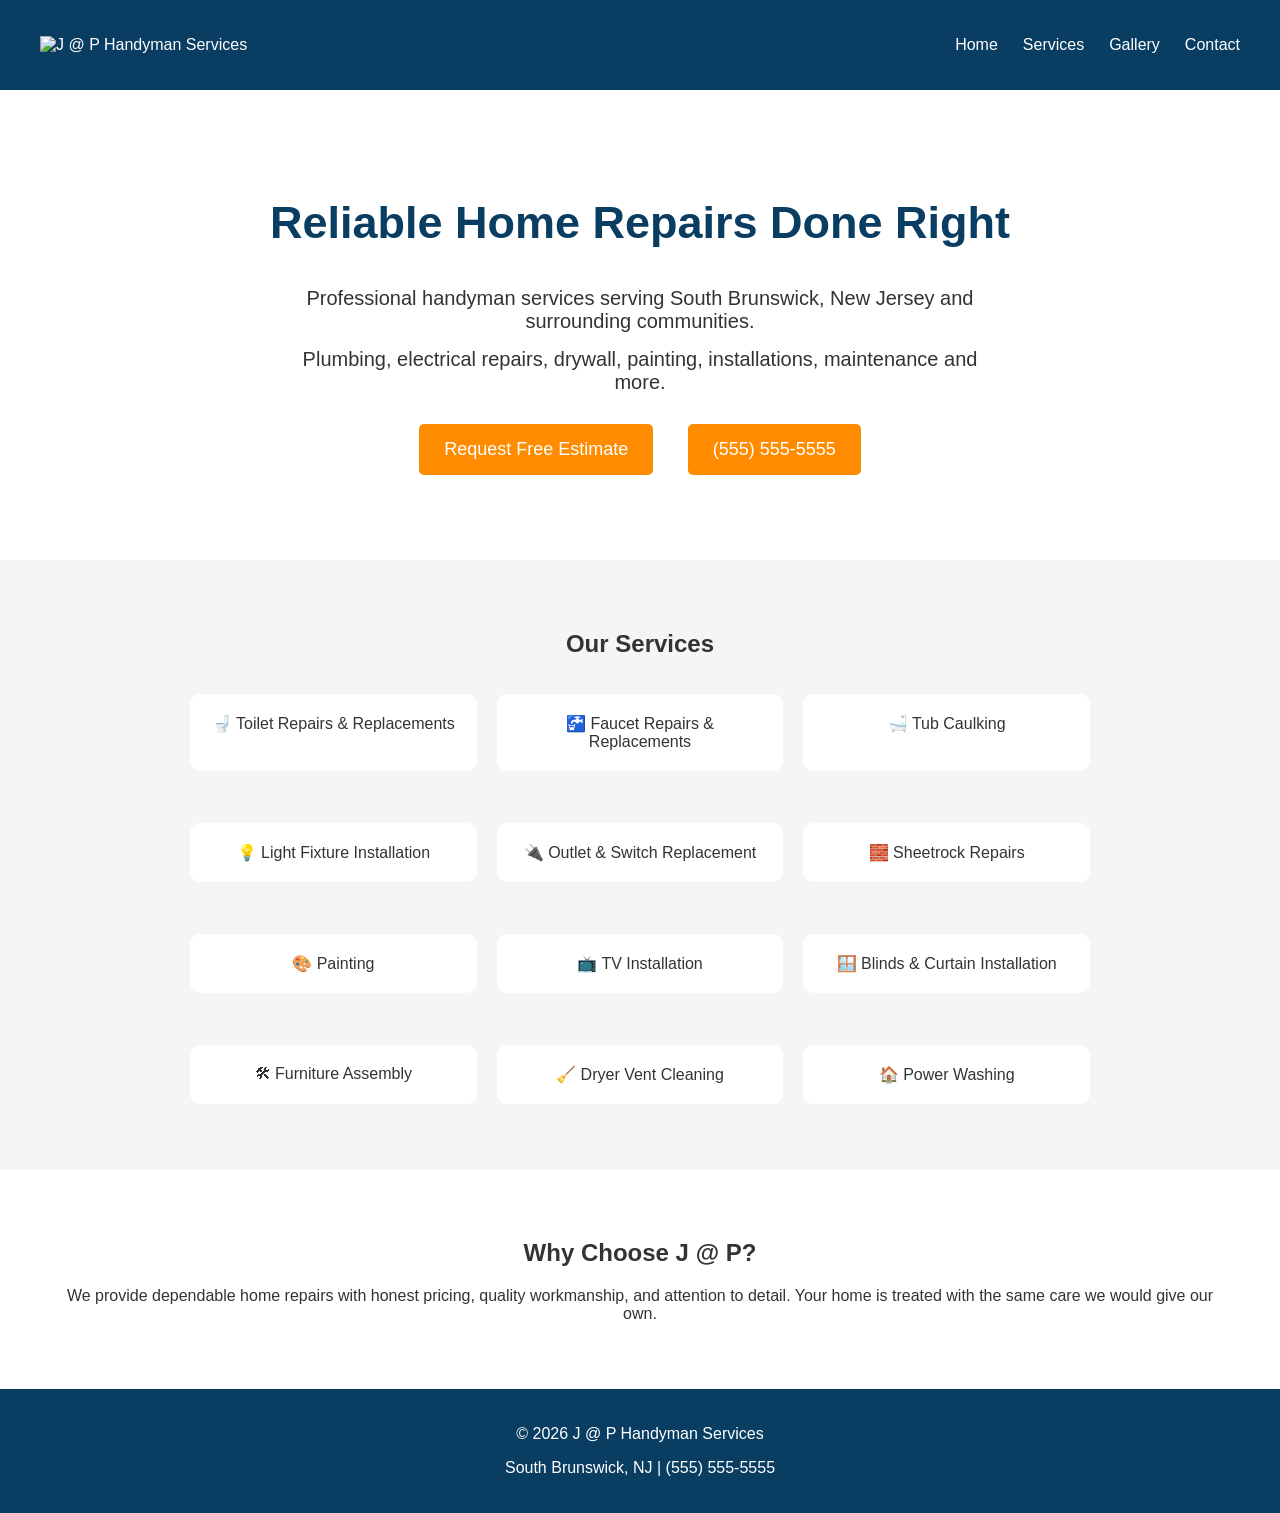
==== index.html @ 0dd30350 "Add initial website files for J @ P Handyman Services, including About, Contact, Gallery, Services p" ====
<!DOCTYPE html>
<html lang="en">

<head>
    <meta charset="UTF-8">
    <meta name="viewport" content="width=device-width, initial-scale=1.0">

    <title>J @ P Handyman Services | South Brunswick NJ</title>

    <link rel="stylesheet" href="css/style.css">
</head>

<body>

    <nav>
        <img src="images/jp-logo.png" alt="J @ P Handyman Services">

        <ul>
            <li><a href="index.html">Home</a></li>
            <li><a href="services.html">Services</a></li>
            <li><a href="gallery.html">Gallery</a></li>
            <li><a href="contact.html">Contact</a></li>
        </ul>
    </nav>


    <section class="hero">

        <h1>Reliable Home Repairs Done Right</h1>

        <p>
            Professional handyman services serving South Brunswick,
            New Jersey and surrounding communities.
        </p>

        <p>
            Plumbing, electrical repairs, drywall, painting,
            installations, maintenance and more.
        </p>

        <button>Request Free Estimate</button>

        <button>(555) 555-5555</button>

    </section>


    <section class="services">

        <h2>Our Services</h2>

        <div class="service-list">

            <p>🚽 Toilet Repairs & Replacements</p>
            <p>🚰 Faucet Repairs & Replacements</p>
            <p>🛁 Tub Caulking</p>
            <p>💡 Light Fixture Installation</p>
            <p>🔌 Outlet & Switch Replacement</p>
            <p>🧱 Sheetrock Repairs</p>
            <p>🎨 Painting</p>
            <p>📺 TV Installation</p>
            <p>🪟 Blinds & Curtain Installation</p>
            <p>🛠 Furniture Assembly</p>
            <p>🧹 Dryer Vent Cleaning</p>
            <p>🏠 Power Washing</p>

        </div>

    </section>


    <section class="about">

        <h2>Why Choose J @ P?</h2>

        <p>
            We provide dependable home repairs with honest pricing,
            quality workmanship, and attention to detail.
            Your home is treated with the same care we would give our own.
        </p>

    </section>


    <footer>

        <p>
            © 2026 J @ P Handyman Services
        </p>

        <p>
            South Brunswick, NJ | (555) 555-5555
        </p>

    </footer>


<script src="js/script.js"></script>

</body>

</html>
---- css/style.css ----
/* J @ P Handyman Services */

* {
    box-sizing: border-box;
}

body {
    margin: 0;
    font-family: Arial, sans-serif;
    color: #333;
    background-color: #f5f5f5;
}


/* Navigation */

nav {
    background-color: #0A3D62;
    color: white;
    display: flex;
    justify-content: space-between;
    align-items: center;
    padding: 20px 40px;
}

nav h2 {
    margin: 0;
}

nav ul {
    list-style: none;
    display: flex;
    gap: 25px;
}

nav a {
    color: white;
    text-decoration: none;
}


/* Hero Section */

.hero {
    background-color: #ffffff;
    text-align: center;
    padding: 70px 20px;
}

.hero h1 {
    font-size: 45px;
    color: #0A3D62;
}

.hero p {
    font-size: 20px;
    max-width: 700px;
    margin: 15px auto;
}


/* Buttons */

button {
    background-color: #FF8C00;
    color: white;
    border: none;
    padding: 15px 25px;
    margin: 15px;
    font-size: 18px;
    border-radius: 5px;
    cursor: pointer;
}

button:hover {
    background-color: #cc7000;
}


/* Services */

.services {
    padding: 50px 20px;
    text-align: center;
}

.service-list {
    display: grid;
    grid-template-columns: repeat(3, 1fr);
    gap: 20px;
    max-width: 900px;
    margin: auto;
}

.service-list p {
    background:white;
    padding:20px;
    border-radius:10px;
}


/* About */

.about {
    background:white;
    padding:50px;
    text-align:center;
}


/* Footer */

footer {
    background:#0A3D62;
    color:white;
    text-align:center;
    padding:20px;
}


/* Mobile */

@media(max-width:768px){

    nav {
        flex-direction:column;
    }

    nav ul {
        flex-direction:column;
    }

    .service-list {
        grid-template-columns:1fr;
    }

    .hero h1 {
        font-size:32px;
    }

}
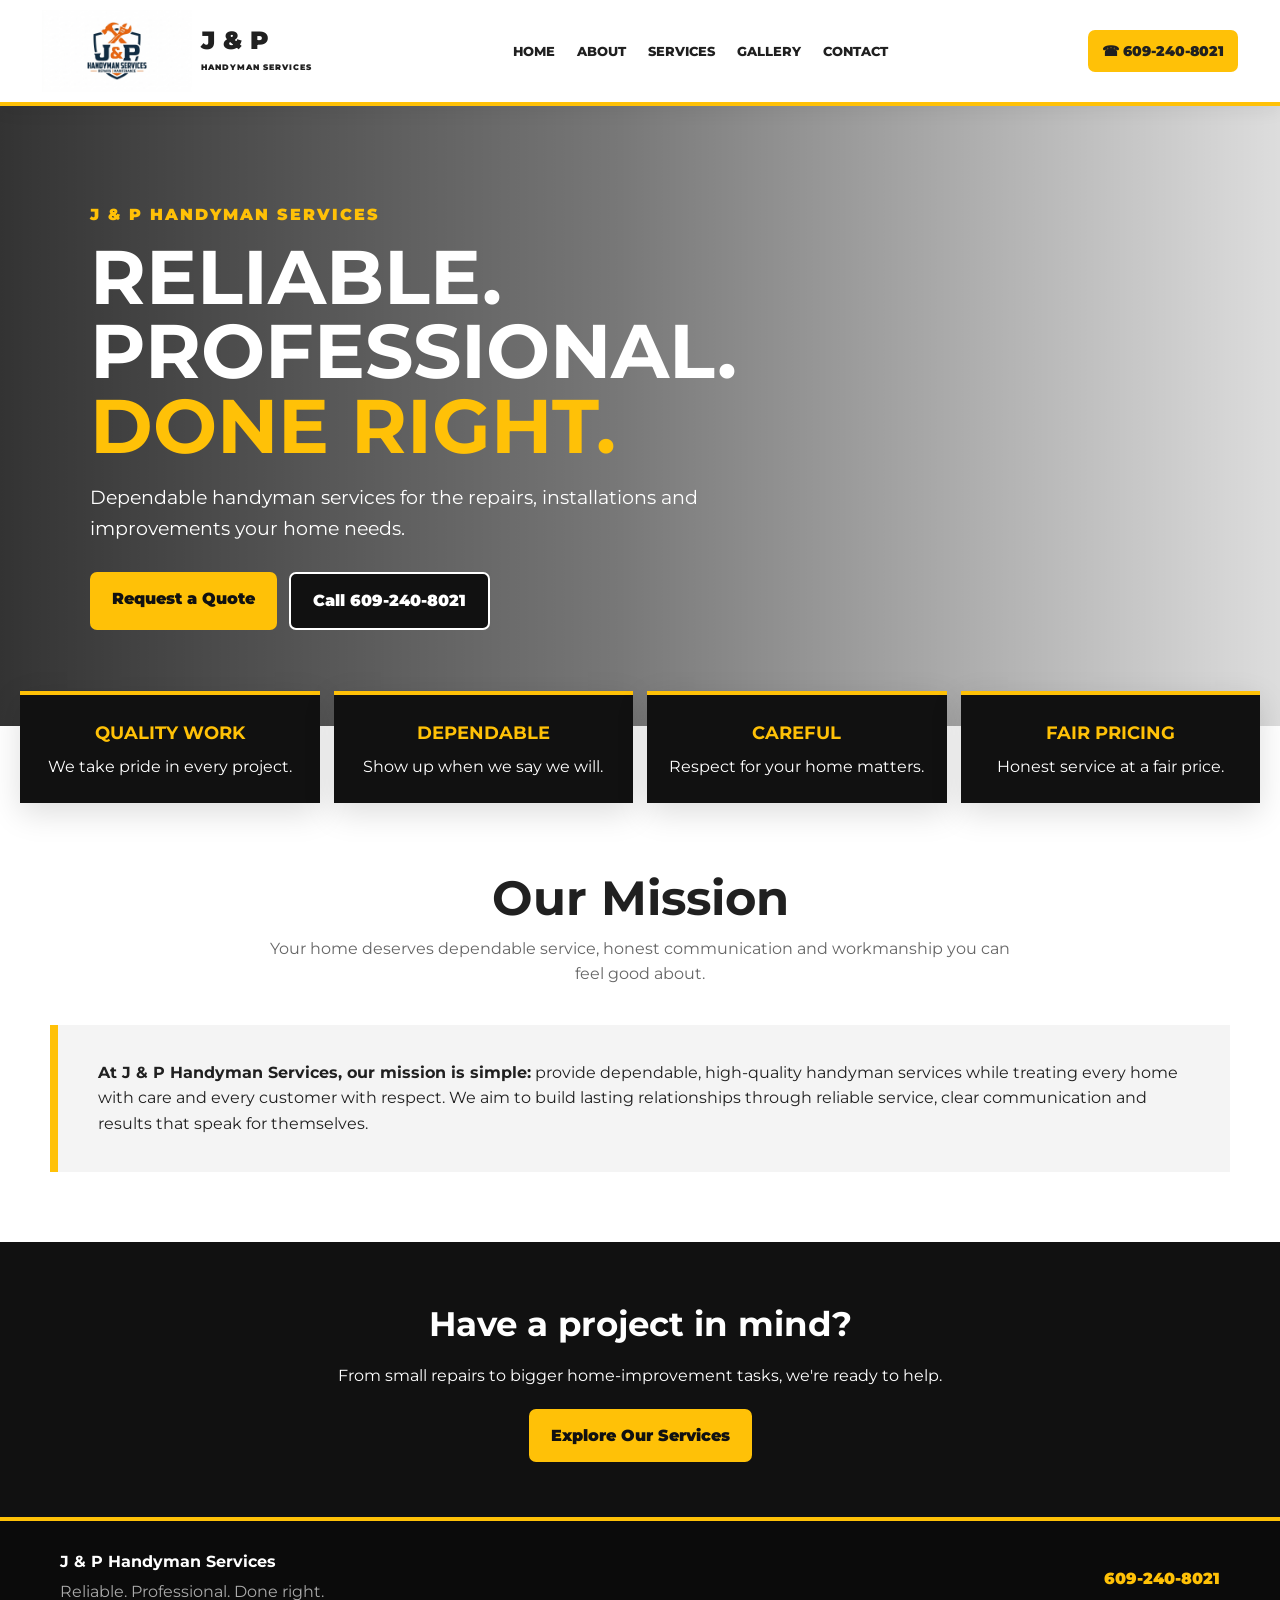
==== commit 0a3a9e00: "Redesign J and P Handyman website" ====
--- a/index.html
+++ b/index.html
@@ -1,102 +1 @@
-<!DOCTYPE html>
-<html lang="en">
-
-<head>
-    <meta charset="UTF-8">
-    <meta name="viewport" content="width=device-width, initial-scale=1.0">
-
-    <title>J @ P Handyman Services | South Brunswick NJ</title>
-
-    <link rel="stylesheet" href="css/style.css">
-</head>
-
-<body>
-
-    <nav>
-        <img src="images/jp-logo.png" alt="J @ P Handyman Services">
-
-        <ul>
-            <li><a href="index.html">Home</a></li>
-            <li><a href="services.html">Services</a></li>
-            <li><a href="gallery.html">Gallery</a></li>
-            <li><a href="contact.html">Contact</a></li>
-        </ul>
-    </nav>
-
-
-    <section class="hero">
-
-        <h1>Reliable Home Repairs Done Right</h1>
-
-        <p>
-            Professional handyman services serving South Brunswick,
-            New Jersey and surrounding communities.
-        </p>
-
-        <p>
-            Plumbing, electrical repairs, drywall, painting,
-            installations, maintenance and more.
-        </p>
-
-        <button>Request Free Estimate</button>
-
-        <button>(555) 555-5555</button>
-
-    </section>
-
-
-    <section class="services">
-
-        <h2>Our Services</h2>
-
-        <div class="service-list">
-
-            <p>🚽 Toilet Repairs & Replacements</p>
-            <p>🚰 Faucet Repairs & Replacements</p>
-            <p>🛁 Tub Caulking</p>
-            <p>💡 Light Fixture Installation</p>
-            <p>🔌 Outlet & Switch Replacement</p>
-            <p>🧱 Sheetrock Repairs</p>
-            <p>🎨 Painting</p>
-            <p>📺 TV Installation</p>
-            <p>🪟 Blinds & Curtain Installation</p>
-            <p>🛠 Furniture Assembly</p>
-            <p>🧹 Dryer Vent Cleaning</p>
-            <p>🏠 Power Washing</p>
-
-        </div>
-
-    </section>
-
-
-    <section class="about">
-
-        <h2>Why Choose J @ P?</h2>
-
-        <p>
-            We provide dependable home repairs with honest pricing,
-            quality workmanship, and attention to detail.
-            Your home is treated with the same care we would give our own.
-        </p>
-
-    </section>
-
-
-    <footer>
-
-        <p>
-            © 2026 J @ P Handyman Services
-        </p>
-
-        <p>
-            South Brunswick, NJ | (555) 555-5555
-        </p>
-
-    </footer>
-
-
-<script src="js/script.js"></script>
-
-</body>
-
-</html>+<!doctype html><html lang="en"><head><meta charset="utf-8"><meta name="viewport" content="width=device-width,initial-scale=1"><meta name="description" content="J & P Handyman Services - reliable home repairs and improvements."><title>J & P Handyman Services</title><link rel="stylesheet" href="css/style.css"></head><body><header class="site-header"><a class="brand" href="index.html"><img src="images/J and P logo.png" alt="J & P Handyman Services logo"><span>J &amp; P<br><small>HANDYMAN SERVICES</small></span></a><nav><a href="index.html">Home</a><a href="about.html">About</a><a href="services.html">Services</a><a href="gallery.html">Gallery</a><a href="contact.html">Contact</a></nav><a class="phone" href="tel:6092408021">☎ 609-240-8021</a></header><section class="hero" style="background-image:url('images/backgrounds/home.svg')"><div class="hero-inner"><div class="eyebrow">J & P Handyman Services</div><h1>Reliable.<br>Professional.<br><span style="color:#ffc107">Done Right.</span></h1><p>Dependable handyman services for the repairs, installations and improvements your home needs.</p><div class="buttons"><a class="btn" href="contact.html">Request a Quote</a><a class="btn alt" href="tel:6092408021">Call 609-240-8021</a></div></div></section><section class="highlights"><div class="highlight"><strong>QUALITY WORK</strong>We take pride in every project.</div><div class="highlight"><strong>DEPENDABLE</strong>Show up when we say we will.</div><div class="highlight"><strong>CAREFUL</strong>Respect for your home matters.</div><div class="highlight"><strong>FAIR PRICING</strong>Honest service at a fair price.</div></section><section class="section"><div class="section-inner"><h2 class="section-title">Our Mission</h2><p class="section-lead">Your home deserves dependable service, honest communication and workmanship you can feel good about.</p><div class="mission"><strong>At J & P Handyman Services, our mission is simple:</strong> provide dependable, high-quality handyman services while treating every home with care and every customer with respect. We aim to build lasting relationships through reliable service, clear communication and results that speak for themselves.</div></div></section><section class="band"><h2>Have a project in mind?</h2><p>From small repairs to bigger home-improvement tasks, we're ready to help.</p><a class="btn" href="services.html">Explore Our Services</a></section><footer><div><strong>J &amp; P Handyman Services</strong><p>Reliable. Professional. Done right.</p></div><a href="tel:6092408021">609-240-8021</a></footer></body></html>
--- a/css/style.css
+++ b/css/style.css
@@ -1,141 +1,3 @@
-/* J @ P Handyman Services */
-
-* {
-    box-sizing: border-box;
-}
-
-body {
-    margin: 0;
-    font-family: Arial, sans-serif;
-    color: #333;
-    background-color: #f5f5f5;
-}
-
-
-/* Navigation */
-
-nav {
-    background-color: #0A3D62;
-    color: white;
-    display: flex;
-    justify-content: space-between;
-    align-items: center;
-    padding: 20px 40px;
-}
-
-nav h2 {
-    margin: 0;
-}
-
-nav ul {
-    list-style: none;
-    display: flex;
-    gap: 25px;
-}
-
-nav a {
-    color: white;
-    text-decoration: none;
-}
-
-
-/* Hero Section */
-
-.hero {
-    background-color: #ffffff;
-    text-align: center;
-    padding: 70px 20px;
-}
-
-.hero h1 {
-    font-size: 45px;
-    color: #0A3D62;
-}
-
-.hero p {
-    font-size: 20px;
-    max-width: 700px;
-    margin: 15px auto;
-}
-
-
-/* Buttons */
-
-button {
-    background-color: #FF8C00;
-    color: white;
-    border: none;
-    padding: 15px 25px;
-    margin: 15px;
-    font-size: 18px;
-    border-radius: 5px;
-    cursor: pointer;
-}
-
-button:hover {
-    background-color: #cc7000;
-}
-
-
-/* Services */
-
-.services {
-    padding: 50px 20px;
-    text-align: center;
-}
-
-.service-list {
-    display: grid;
-    grid-template-columns: repeat(3, 1fr);
-    gap: 20px;
-    max-width: 900px;
-    margin: auto;
-}
-
-.service-list p {
-    background:white;
-    padding:20px;
-    border-radius:10px;
-}
-
-
-/* About */
-
-.about {
-    background:white;
-    padding:50px;
-    text-align:center;
-}
-
-
-/* Footer */
-
-footer {
-    background:#0A3D62;
-    color:white;
-    text-align:center;
-    padding:20px;
-}
-
-
-/* Mobile */
-
-@media(max-width:768px){
-
-    nav {
-        flex-direction:column;
-    }
-
-    nav ul {
-        flex-direction:column;
-    }
-
-    .service-list {
-        grid-template-columns:1fr;
-    }
-
-    .hero h1 {
-        font-size:32px;
-    }
-
-}+@import url("https://fonts.googleapis.com/css2?family=Montserrat:wght@400;500;600;700;800;900&display=swap");
+:root{--yellow:#ffc107;--black:#101010;--dark:#181818;--light:#f7f7f7;--text:#202020;--muted:#666;--max:1180px}
+*{box-sizing:border-box}html{scroll-behavior:smooth}body{margin:0;font-family:Montserrat,Arial,sans-serif;color:var(--text);background:#fff;line-height:1.6}a{color:inherit}.site-header{position:sticky;top:0;z-index:20;display:flex;align-items:center;gap:22px;padding:10px clamp(16px,4vw,42px);background:#fff;border-bottom:4px solid var(--yellow);box-shadow:0 4px 18px #0001}.brand{display:flex;align-items:center;gap:9px;text-decoration:none;font-weight:900;font-size:25px;line-height:.85;white-space:nowrap}.brand img{width:150px;height:150x;object-fit:contain}.brand small{font-size:8px;letter-spacing:1px}.site-header nav{display:flex;gap:22px;justify-content:center;flex:1}.site-header nav a{text-decoration:none;font-weight:800;font-size:13px;text-transform:uppercase}.site-header nav a:hover{color:#b88700}.phone{background:var(--yellow);padding:10px 14px;border-radius:7px;text-decoration:none;font-weight:900;white-space:nowrap;font-size:14px}.hero{min-height:620px;background-size:cover;background-position:center;display:flex;align-items:center;padding:70px clamp(18px,7vw,100px);position:relative}.hero:before{content:"";position:absolute;inset:0;background:linear-gradient(90deg,#000c 0%,#0008 48%,#0002 100%)}.hero-inner{position:relative;max-width:650px;color:#fff}.eyebrow{color:var(--yellow);font-weight:900;text-transform:uppercase;letter-spacing:2px}.hero h1{font-size:clamp(42px,6vw,76px);line-height:.98;margin:12px 0 20px;text-transform:uppercase}.hero p{font-size:19px;max-width:620px}.buttons{display:flex;gap:12px;flex-wrap:wrap;margin-top:28px}.btn{display:inline-block;text-decoration:none;font-weight:900;padding:14px 22px;border-radius:7px;background:var(--yellow);color:#111}.btn.alt{background:#111;color:#fff;border:2px solid #fff}.section{padding:70px 20px}.section-inner{max-width:var(--max);margin:auto}.section-title{text-align:center;margin:0 0 12px;font-size:clamp(30px,4vw,48px);line-height:1.05}.section-lead{text-align:center;max-width:760px;margin:0 auto 38px;color:var(--muted)}.mission{background:#f4f4f4;border-left:8px solid var(--yellow);padding:35px 40px;margin-top:20px}.highlights{display:grid;grid-template-columns:repeat(4,1fr);gap:14px;margin-top:-35px;position:relative;z-index:2;padding:0 20px}.highlight{background:#111;color:#fff;padding:24px 18px;text-align:center;border-top:4px solid var(--yellow);box-shadow:0 10px 30px #0002}.highlight strong{display:block;color:var(--yellow);font-size:18px;margin-bottom:6px}.cards{display:grid;grid-template-columns:repeat(3,1fr);gap:20px}.service-card{background:#fff;border:1px solid #ddd;border-radius:12px;overflow:hidden;box-shadow:0 8px 25px #00000012}.service-card img{width:100%;height:190px;object-fit:cover}.service-card .body{padding:20px}.service-card h3{margin:0 0 8px;font-size:20px}.service-card p{margin:0 0 15px;color:var(--muted)}.service-card a{font-weight:900;text-decoration:none}.band{background:#111;color:#fff;padding:55px 20px;text-align:center}.band h2{font-size:34px;margin:0 0 12px}.band p{max-width:700px;margin:0 auto 20px}.about-hero,.services-hero,.contact-hero{min-height:470px;background-size:cover;background-position:center;display:flex;align-items:end;padding:70px 20px;position:relative}.about-hero:before,.services-hero:before,.contact-hero:before{content:"";position:absolute;inset:0;background:linear-gradient(90deg,#000b,#0003)}.page-hero-inner{position:relative;max-width:var(--max);width:100%;margin:auto;color:#fff}.page-hero-inner h1{font-size:clamp(42px,6vw,68px);margin:0;line-height:1}.page-hero-inner p{font-size:19px;max-width:700px}.gallery-grid{display:grid;grid-template-columns:repeat(2,1fr);gap:24px}.gallery-item{border-radius:14px;overflow:hidden;background:#fff;box-shadow:0 8px 25px #0002;border:1px solid #ddd}.gallery-item img{display:block;width:100%;height:300px;object-fit:cover}.gallery-item .caption{padding:18px}.gallery-item h3{margin:0 0 6px}.gallery-item p{margin:0;color:var(--muted);font-size:14px}.contact-wrap{display:grid;grid-template-columns:1fr 1fr;gap:30px;align-items:stretch}.contact-card{background:#fff;border-radius:16px;padding:30px;box-shadow:0 10px 35px #0002}.contact-card h2{margin-top:0}.contact-details{display:grid;gap:15px;margin-top:25px}.detail{padding:15px;background:#f7f7f7;border-left:5px solid var(--yellow)}form{display:grid;gap:14px}input,textarea,select{width:100%;padding:14px;border:1px solid #ccc;border-radius:7px;font:inherit}textarea{min-height:140px;resize:vertical}.submit{border:0;cursor:pointer}.reviews{display:grid;grid-template-columns:repeat(3,1fr);gap:18px}.review{background:#fff;border:1px solid #ddd;border-radius:12px;padding:22px;box-shadow:0 7px 20px #0001}.stars{color:#f5b400;letter-spacing:2px;font-size:20px}.review small{color:#777}.notice{background:#fff6d8;border:1px solid #f0ce59;padding:18px;border-radius:10px;margin-bottom:25px}footer{background:#0b0b0b;color:#fff;padding:28px clamp(20px,5vw,60px);display:flex;justify-content:space-between;gap:20px;align-items:center;border-top:4px solid var(--yellow)}footer p{margin:4px 0;color:#aaa}footer a{color:var(--yellow);font-weight:900;text-decoration:none}@media(max-width:850px){.site-header{flex-wrap:wrap;justify-content:center}.site-header nav{order:3;width:100%;overflow:auto;justify-content:flex-start;padding-bottom:5px}.phone{font-size:12px}.hero{min-height:570px}.highlights{grid-template-columns:1fr 1fr;margin-top:0;padding-top:20px}.cards,.reviews{grid-template-columns:1fr 1fr}.gallery-grid,.contact-wrap{grid-template-columns:1fr}}@media(max-width:560px){.brand img{width:48px;height:48px}.brand{font-size:21px}.site-header nav{gap:15px}.site-header nav a{font-size:11px}.hero{padding:55px 18px}.hero h1{font-size:42px}.hero p{font-size:16px}.section{padding:50px 16px}.highlights,.cards,.reviews{grid-template-columns:1fr}.mission{padding:24px 20px}.gallery-item img{height:250px}footer{flex-direction:column;text-align:center}}
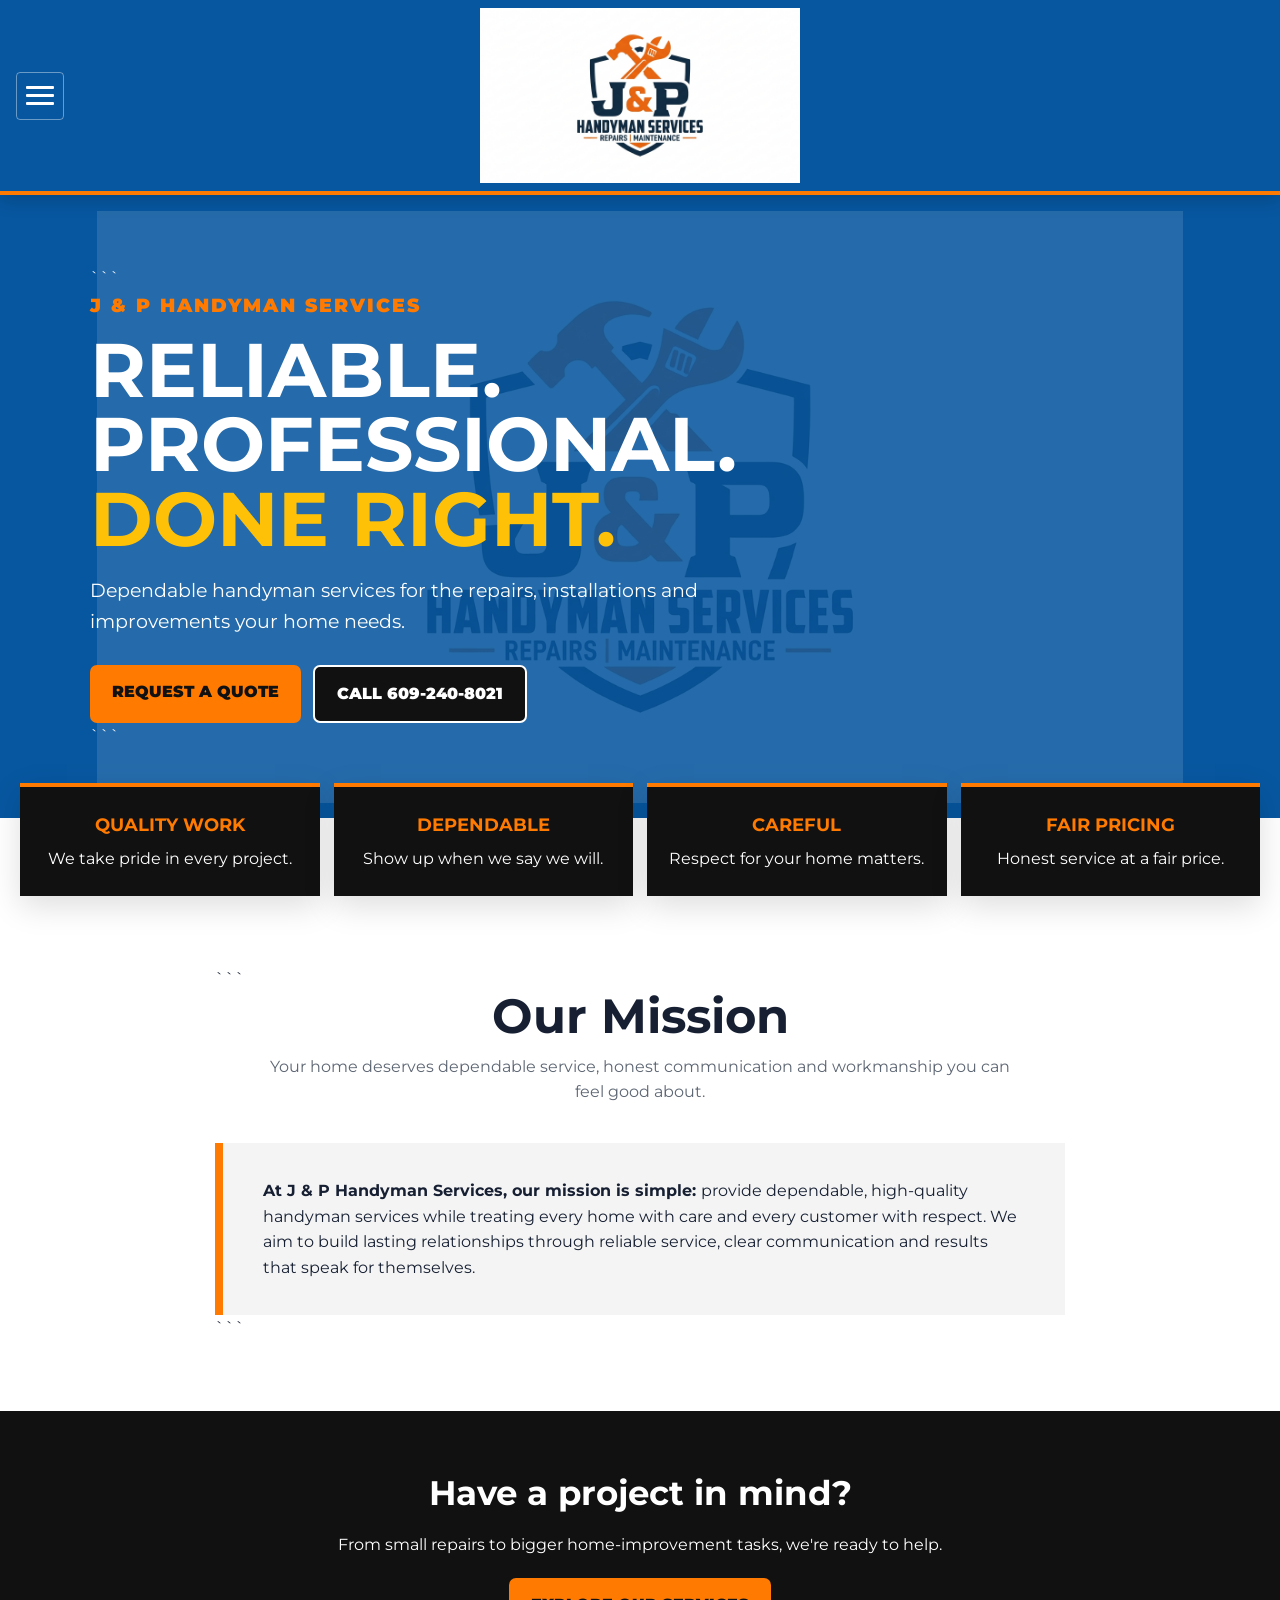
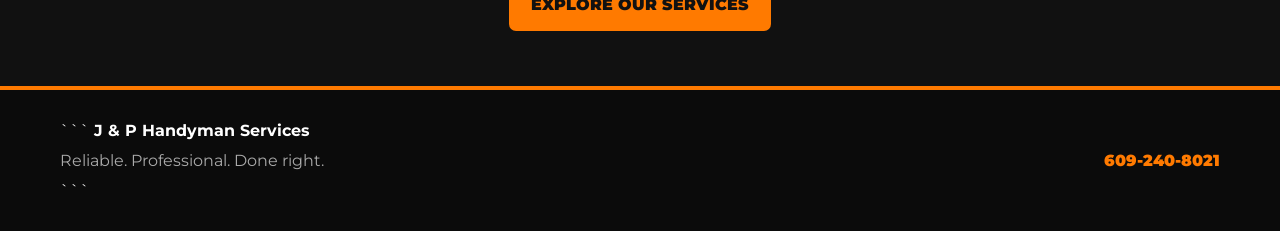
==== commit c04dc047: "Save working website before hero dot fix" ====
--- a/index.html
+++ b/index.html
@@ -1 +1,220 @@
-<!doctype html><html lang="en"><head><meta charset="utf-8"><meta name="viewport" content="width=device-width,initial-scale=1"><meta name="description" content="J & P Handyman Services - reliable home repairs and improvements."><title>J & P Handyman Services</title><link rel="stylesheet" href="css/style.css"></head><body><header class="site-header"><a class="brand" href="index.html"><img src="images/J and P logo.png" alt="J & P Handyman Services logo"><span>J &amp; P<br><small>HANDYMAN SERVICES</small></span></a><nav><a href="index.html">Home</a><a href="about.html">About</a><a href="services.html">Services</a><a href="gallery.html">Gallery</a><a href="contact.html">Contact</a></nav><a class="phone" href="tel:6092408021">☎ 609-240-8021</a></header><section class="hero" style="background-image:url('images/backgrounds/home.svg')"><div class="hero-inner"><div class="eyebrow">J & P Handyman Services</div><h1>Reliable.<br>Professional.<br><span style="color:#ffc107">Done Right.</span></h1><p>Dependable handyman services for the repairs, installations and improvements your home needs.</p><div class="buttons"><a class="btn" href="contact.html">Request a Quote</a><a class="btn alt" href="tel:6092408021">Call 609-240-8021</a></div></div></section><section class="highlights"><div class="highlight"><strong>QUALITY WORK</strong>We take pride in every project.</div><div class="highlight"><strong>DEPENDABLE</strong>Show up when we say we will.</div><div class="highlight"><strong>CAREFUL</strong>Respect for your home matters.</div><div class="highlight"><strong>FAIR PRICING</strong>Honest service at a fair price.</div></section><section class="section"><div class="section-inner"><h2 class="section-title">Our Mission</h2><p class="section-lead">Your home deserves dependable service, honest communication and workmanship you can feel good about.</p><div class="mission"><strong>At J & P Handyman Services, our mission is simple:</strong> provide dependable, high-quality handyman services while treating every home with care and every customer with respect. We aim to build lasting relationships through reliable service, clear communication and results that speak for themselves.</div></div></section><section class="band"><h2>Have a project in mind?</h2><p>From small repairs to bigger home-improvement tasks, we're ready to help.</p><a class="btn" href="services.html">Explore Our Services</a></section><footer><div><strong>J &amp; P Handyman Services</strong><p>Reliable. Professional. Done right.</p></div><a href="tel:6092408021">609-240-8021</a></footer></body></html>+<!doctype html>
+
+<html lang="en">
+
+<head>
+  <meta charset="utf-8">
+  <meta name="viewport" content="width=device-width, initial-scale=1">
+
+<meta
+name="description"
+content="J & P Handyman Services - reliable, professional handyman services serving Central Jersey."
+
+>
+
+  <title>J & P Handyman Services</title>
+
+  <link rel="stylesheet" href="css/style.css">
+</head>
+
+<body>
+
+<header class="site-header">
+
+  <!-- HAMBURGER MENU -->
+
+<button
+class="menu-toggle"
+id="menuToggle"
+type="button"
+aria-label="Open menu"
+aria-expanded="false"
+
+>
+
+<span></span>
+<span></span>
+<span></span>
+
+  </button>
+
+  <!-- CENTERED LOGO -->
+
+  <a class="brand" href="index.html">
+    <img
+      src="images/J and P logo.png"
+      alt="J & P Handyman Services logo"
+    >
+  </a>
+
+  <!-- MENU -->
+
+  <nav class="main-menu" id="mainMenu">
+
+<a href="index.html">Home</a>
+<a href="about.html">About</a>
+<a href="faq.html">FAQ</a>
+<a href="services.html">Services</a>
+<a href="contact.html">Contact</a>
+
+  </nav>
+
+</header>
+
+<!-- HERO -->
+
+<section class="hero">
+
+  <!-- LARGE FADED LOGO -->
+
+  <div class="hero-logo" aria-hidden="true">
+    <img
+      src="images/J and P logo.png"
+      alt=""
+    >
+  </div>
+
+  <div class="hero-inner">
+
+```
+<div class="eyebrow">
+  J & P HANDYMAN SERVICES
+</div>
+
+<h1>
+  Reliable.<br>
+  Professional.<br>
+  <span>Done Right.</span>
+</h1>
+
+<p>
+  Dependable handyman services for the repairs,
+  installations and improvements your home needs.
+</p>
+
+<div class="buttons">
+
+  <a class="btn" href="contact.html">
+    REQUEST A QUOTE
+  </a>
+
+  <a class="btn alt" href="tel:6092408021">
+    CALL 609-240-8021
+  </a>
+
+</div>
+```
+
+  </div>
+
+</section>
+
+<!-- HIGHLIGHTS -->
+
+<section class="highlights">
+
+  <div class="highlight">
+    <strong>QUALITY WORK</strong>
+    We take pride in every project.
+  </div>
+
+  <div class="highlight">
+    <strong>DEPENDABLE</strong>
+    Show up when we say we will.
+  </div>
+
+  <div class="highlight">
+    <strong>CAREFUL</strong>
+    Respect for your home matters.
+  </div>
+
+  <div class="highlight">
+    <strong>FAIR PRICING</strong>
+    Honest service at a fair price.
+  </div>
+
+</section>
+
+<!-- MISSION -->
+
+<section class="section">
+
+  <div class="section-inner">
+
+```
+<h2 class="section-title">
+  Our Mission
+</h2>
+
+<p class="section-lead">
+  Your home deserves dependable service,
+  honest communication and workmanship
+  you can feel good about.
+</p>
+
+<div class="mission">
+
+  <strong>
+    At J & P Handyman Services, our mission is simple:
+  </strong>
+
+  provide dependable, high-quality handyman services
+  while treating every home with care and every customer
+  with respect. We aim to build lasting relationships
+  through reliable service, clear communication and
+  results that speak for themselves.
+
+</div>
+```
+
+  </div>
+
+</section>
+
+<!-- CTA -->
+
+<section class="band">
+
+  <h2>
+    Have a project in mind?
+  </h2>
+
+  <p>
+    From small repairs to bigger home-improvement tasks,
+    we're ready to help.
+  </p>
+
+  <a class="btn" href="services.html">
+    EXPLORE OUR SERVICES
+  </a>
+
+</section>
+
+<!-- FOOTER -->
+
+<footer>
+
+  <div>
+
+```
+<strong>
+  J &amp; P Handyman Services
+</strong>
+
+<p>
+  Reliable. Professional. Done right.
+</p>
+```
+
+  </div>
+
+  <a href="tel:6092408021">
+    609-240-8021
+  </a>
+
+</footer>
+
+<script src="js/script.js"></script>
+
+</body>
+</html>
--- a/css/style.css
+++ b/css/style.css
@@ -1,3 +1,1172 @@
 @import url("https://fonts.googleapis.com/css2?family=Montserrat:wght@400;500;600;700;800;900&display=swap");
-:root{--yellow:#ffc107;--black:#101010;--dark:#181818;--light:#f7f7f7;--text:#202020;--muted:#666;--max:1180px}
-*{box-sizing:border-box}html{scroll-behavior:smooth}body{margin:0;font-family:Montserrat,Arial,sans-serif;color:var(--text);background:#fff;line-height:1.6}a{color:inherit}.site-header{position:sticky;top:0;z-index:20;display:flex;align-items:center;gap:22px;padding:10px clamp(16px,4vw,42px);background:#fff;border-bottom:4px solid var(--yellow);box-shadow:0 4px 18px #0001}.brand{display:flex;align-items:center;gap:9px;text-decoration:none;font-weight:900;font-size:25px;line-height:.85;white-space:nowrap}.brand img{width:150px;height:150x;object-fit:contain}.brand small{font-size:8px;letter-spacing:1px}.site-header nav{display:flex;gap:22px;justify-content:center;flex:1}.site-header nav a{text-decoration:none;font-weight:800;font-size:13px;text-transform:uppercase}.site-header nav a:hover{color:#b88700}.phone{background:var(--yellow);padding:10px 14px;border-radius:7px;text-decoration:none;font-weight:900;white-space:nowrap;font-size:14px}.hero{min-height:620px;background-size:cover;background-position:center;display:flex;align-items:center;padding:70px clamp(18px,7vw,100px);position:relative}.hero:before{content:"";position:absolute;inset:0;background:linear-gradient(90deg,#000c 0%,#0008 48%,#0002 100%)}.hero-inner{position:relative;max-width:650px;color:#fff}.eyebrow{color:var(--yellow);font-weight:900;text-transform:uppercase;letter-spacing:2px}.hero h1{font-size:clamp(42px,6vw,76px);line-height:.98;margin:12px 0 20px;text-transform:uppercase}.hero p{font-size:19px;max-width:620px}.buttons{display:flex;gap:12px;flex-wrap:wrap;margin-top:28px}.btn{display:inline-block;text-decoration:none;font-weight:900;padding:14px 22px;border-radius:7px;background:var(--yellow);color:#111}.btn.alt{background:#111;color:#fff;border:2px solid #fff}.section{padding:70px 20px}.section-inner{max-width:var(--max);margin:auto}.section-title{text-align:center;margin:0 0 12px;font-size:clamp(30px,4vw,48px);line-height:1.05}.section-lead{text-align:center;max-width:760px;margin:0 auto 38px;color:var(--muted)}.mission{background:#f4f4f4;border-left:8px solid var(--yellow);padding:35px 40px;margin-top:20px}.highlights{display:grid;grid-template-columns:repeat(4,1fr);gap:14px;margin-top:-35px;position:relative;z-index:2;padding:0 20px}.highlight{background:#111;color:#fff;padding:24px 18px;text-align:center;border-top:4px solid var(--yellow);box-shadow:0 10px 30px #0002}.highlight strong{display:block;color:var(--yellow);font-size:18px;margin-bottom:6px}.cards{display:grid;grid-template-columns:repeat(3,1fr);gap:20px}.service-card{background:#fff;border:1px solid #ddd;border-radius:12px;overflow:hidden;box-shadow:0 8px 25px #00000012}.service-card img{width:100%;height:190px;object-fit:cover}.service-card .body{padding:20px}.service-card h3{margin:0 0 8px;font-size:20px}.service-card p{margin:0 0 15px;color:var(--muted)}.service-card a{font-weight:900;text-decoration:none}.band{background:#111;color:#fff;padding:55px 20px;text-align:center}.band h2{font-size:34px;margin:0 0 12px}.band p{max-width:700px;margin:0 auto 20px}.about-hero,.services-hero,.contact-hero{min-height:470px;background-size:cover;background-position:center;display:flex;align-items:end;padding:70px 20px;position:relative}.about-hero:before,.services-hero:before,.contact-hero:before{content:"";position:absolute;inset:0;background:linear-gradient(90deg,#000b,#0003)}.page-hero-inner{position:relative;max-width:var(--max);width:100%;margin:auto;color:#fff}.page-hero-inner h1{font-size:clamp(42px,6vw,68px);margin:0;line-height:1}.page-hero-inner p{font-size:19px;max-width:700px}.gallery-grid{display:grid;grid-template-columns:repeat(2,1fr);gap:24px}.gallery-item{border-radius:14px;overflow:hidden;background:#fff;box-shadow:0 8px 25px #0002;border:1px solid #ddd}.gallery-item img{display:block;width:100%;height:300px;object-fit:cover}.gallery-item .caption{padding:18px}.gallery-item h3{margin:0 0 6px}.gallery-item p{margin:0;color:var(--muted);font-size:14px}.contact-wrap{display:grid;grid-template-columns:1fr 1fr;gap:30px;align-items:stretch}.contact-card{background:#fff;border-radius:16px;padding:30px;box-shadow:0 10px 35px #0002}.contact-card h2{margin-top:0}.contact-details{display:grid;gap:15px;margin-top:25px}.detail{padding:15px;background:#f7f7f7;border-left:5px solid var(--yellow)}form{display:grid;gap:14px}input,textarea,select{width:100%;padding:14px;border:1px solid #ccc;border-radius:7px;font:inherit}textarea{min-height:140px;resize:vertical}.submit{border:0;cursor:pointer}.reviews{display:grid;grid-template-columns:repeat(3,1fr);gap:18px}.review{background:#fff;border:1px solid #ddd;border-radius:12px;padding:22px;box-shadow:0 7px 20px #0001}.stars{color:#f5b400;letter-spacing:2px;font-size:20px}.review small{color:#777}.notice{background:#fff6d8;border:1px solid #f0ce59;padding:18px;border-radius:10px;margin-bottom:25px}footer{background:#0b0b0b;color:#fff;padding:28px clamp(20px,5vw,60px);display:flex;justify-content:space-between;gap:20px;align-items:center;border-top:4px solid var(--yellow)}footer p{margin:4px 0;color:#aaa}footer a{color:var(--yellow);font-weight:900;text-decoration:none}@media(max-width:850px){.site-header{flex-wrap:wrap;justify-content:center}.site-header nav{order:3;width:100%;overflow:auto;justify-content:flex-start;padding-bottom:5px}.phone{font-size:12px}.hero{min-height:570px}.highlights{grid-template-columns:1fr 1fr;margin-top:0;padding-top:20px}.cards,.reviews{grid-template-columns:1fr 1fr}.gallery-grid,.contact-wrap{grid-template-columns:1fr}}@media(max-width:560px){.brand img{width:48px;height:48px}.brand{font-size:21px}.site-header nav{gap:15px}.site-header nav a{font-size:11px}.hero{padding:55px 18px}.hero h1{font-size:42px}.hero p{font-size:16px}.section{padding:50px 16px}.highlights,.cards,.reviews{grid-template-columns:1fr}.mission{padding:24px 20px}.gallery-item img{height:250px}footer{flex-direction:column;text-align:center}}
+
+:root {
+  --yellow: #ff7a00;
+  --blue: #0757a0;
+  --dark-blue: #063b6f;
+  --light: #f7f9fc;
+  --text: #172033;
+  --muted: #5d6673;
+  --max: 850px;
+}
+
+* {
+  box-sizing: border-box;
+}
+
+html {
+  scroll-behavior: smooth;
+}
+
+body {
+  margin: 0;
+  font-family: Montserrat, Arial, sans-serif;
+  color: var(--text);
+  background: #fff;
+  line-height: 1.6;
+}
+
+a {
+  color: inherit;
+}
+
+/* ========================================
+   HEADER
+======================================== */
+
+.site-header {
+  position: sticky;
+  top: 0;
+  z-index: 1000;
+
+  min-height: 190px;
+
+  display: flex;
+  align-items: center;
+  justify-content: center;
+
+  padding: 8px 20px;
+
+  background: var(--blue);
+  border-bottom: 4px solid var(--yellow);
+
+  box-shadow: 0 4px 18px #0003;
+}
+
+/* ========================================
+   CENTERED HEADER LOGO
+======================================== */
+
+.site-header .brand {
+  display: flex;
+  align-items: center;
+  justify-content: center;
+
+  text-decoration: none;
+
+  z-index: 2;
+}
+
+.site-header .brand img {
+  display: block;
+
+  width: min(520px, 75vw);
+  height: 175px;
+
+  object-fit: contain;
+}
+
+/* ========================================
+   HAMBURGER MENU
+======================================== */
+
+.menu-toggle {
+  position: absolute;
+  left: 16px;
+  top: 50%;
+  transform: translateY(-50%);
+
+  width: 48px;
+  height: 48px;
+
+  display: flex;
+  flex-direction: column;
+  justify-content: center;
+  align-items: center;
+
+  gap: 5px;
+
+  padding: 8px;
+
+  background: transparent;
+  border: 1px solid rgba(255, 255, 255, 0.4);
+  border-radius: 4px;
+
+  cursor: pointer;
+  z-index: 20;
+}
+
+.menu-toggle:hover {
+  background: rgba(255, 255, 255, 0.12);
+}
+
+.menu-toggle span {
+  display: block;
+
+  width: 28px;
+  height: 3px;
+
+  background: #fff;
+
+  border-radius: 1px;
+
+  flex-shrink: 0;
+
+  transition: transform 0.2s ease, opacity 0.2s ease;
+}
+
+/* ========================================
+   HAMBURGER ACTIVE — THREE LINES TO X
+======================================== */
+
+.menu-toggle.menu-active span:nth-child(1) {
+  transform: translateY(8px) rotate(45deg);
+}
+
+.menu-toggle.menu-active span:nth-child(2) {
+  opacity: 0;
+}
+
+.menu-toggle.menu-active span:nth-child(3) {
+  transform: translateY(-8px) rotate(-45deg);
+}
+
+/* ========================================
+   DROP-DOWN MENU
+======================================== */
+
+.main-menu {
+  position: absolute;
+
+  left: 20px;
+  top: calc(100% + 10px);
+
+  width: 240px;
+
+  display: flex;
+  flex-direction: column;
+
+  padding: 8px;
+
+  background: #111;
+
+  border: 2px solid var(--yellow);
+  border-radius: 8px;
+
+  box-shadow: 0 12px 30px #0005;
+
+  opacity: 0;
+  visibility: hidden;
+  pointer-events: none;
+
+  transform: translateY(-10px);
+
+  transition:
+    opacity 0.25s ease,
+    visibility 0.25s ease,
+    transform 0.25s ease;
+
+  z-index: 1001;
+}
+
+.main-menu.menu-open {
+  opacity: 1;
+  visibility: visible;
+  pointer-events: auto;
+  transform: translateY(0);
+}
+
+.main-menu a {
+  display: block;
+
+  padding: 15px 18px;
+
+  color: #fff !important;
+  text-decoration: none;
+
+  font-weight: 800;
+  font-size: 15px;
+
+  text-transform: uppercase;
+
+  border-radius: 5px;
+}
+
+.main-menu a:hover {
+  background: var(--yellow);
+  color: #111 !important;
+}
+
+/* ========================================
+   HERO
+======================================== */
+
+.hero {
+  min-height: 620px;
+
+  background: var(--blue);
+
+  display: flex;
+  align-items: center;
+
+  padding: 70px clamp(18px, 7vw, 100px);
+
+  position: relative;
+
+  overflow: hidden;
+}
+
+/* ========================================
+   HERO FADED LOGO
+======================================== */
+
+.hero-logo {
+  position: absolute;
+
+  inset: 0;
+
+  display: flex;
+  align-items: center;
+  justify-content: center;
+
+  z-index: 1;
+
+  pointer-events: none;
+
+  overflow: hidden;
+}
+
+.hero-logo img {
+  width: 95%;
+  height: 95%;
+
+  object-fit: contain;
+
+  opacity: 0.12;
+}
+
+/* ========================================
+   HERO OVERLAY
+======================================== */
+
+.hero::before {
+  content: "";
+
+  position: absolute;
+
+  inset: 0;
+
+  background: var(--blue);
+
+  opacity: 0.35;
+
+  pointer-events: none;
+
+  z-index: 1;
+}
+
+/* ========================================
+   HERO CONTENT
+======================================== */
+
+.hero-inner {
+  position: relative;
+
+  z-index: 2;
+
+  max-width: 650px;
+
+  color: #fff;
+}
+
+.eyebrow {
+  color: var(--yellow);
+
+  font-weight: 900;
+  font-size: 19px;
+
+  text-transform: uppercase;
+
+  letter-spacing: 2px;
+}
+
+.hero h1 {
+  font-size: clamp(42px, 6vw, 76px);
+
+  line-height: 0.98;
+
+  margin: 12px 0 20px;
+
+  text-transform: uppercase;
+}
+
+.hero h1 span {
+  color: #ffc107;
+}
+
+.hero p {
+  font-size: 19px;
+
+  max-width: 620px;
+}
+
+/* ========================================
+   BUTTONS
+======================================== */
+
+.buttons {
+  display: flex;
+
+  gap: 12px;
+
+  flex-wrap: wrap;
+
+  margin-top: 28px;
+}
+
+.btn {
+  display: inline-block;
+
+  text-decoration: none;
+
+  font-weight: 900;
+
+  padding: 14px 22px;
+
+  border-radius: 7px;
+
+  background: var(--yellow);
+
+  color: #111;
+}
+
+.btn:hover {
+  opacity: 0.9;
+}
+
+.btn.alt {
+  background: #111;
+
+  color: #fff;
+
+  border: 2px solid #fff;
+}
+
+/* ========================================
+   SECTIONS
+======================================== */
+
+.section {
+  padding: 70px 20px;
+}
+
+.section-inner {
+  max-width: var(--max);
+
+  margin: auto;
+}
+
+.section-title {
+  text-align: center;
+
+  margin: 0 0 12px;
+
+  font-size: clamp(30px, 4vw, 48px);
+
+  line-height: 1.05;
+}
+
+.section-lead {
+  text-align: center;
+
+  max-width: 760px;
+
+  margin: 0 auto 38px;
+
+  color: var(--muted);
+}
+
+/* ========================================
+   DARK SECTION
+======================================== */
+
+.section[style*="background:#111"] {
+  background: var(--blue) !important;
+  color: #fff !important;
+}
+
+/* ========================================
+   MISSION
+======================================== */
+
+.mission {
+  background: #f4f4f4;
+
+  border-left: 8px solid var(--yellow);
+
+  padding: 35px 40px;
+
+  margin-top: 20px;
+}
+
+/* ========================================
+   HIGHLIGHTS
+======================================== */
+
+.highlights {
+  display: grid;
+
+  grid-template-columns: repeat(4, 1fr);
+
+  gap: 14px;
+
+  margin-top: -35px;
+
+  position: relative;
+
+  z-index: 2;
+
+  padding: 0 20px;
+}
+
+.highlight {
+  background: #111;
+
+  color: #fff;
+
+  padding: 24px 18px;
+
+  text-align: center;
+
+  border-top: 4px solid var(--yellow);
+
+  box-shadow: 0 10px 30px #0002;
+}
+
+.highlight strong {
+  display: block;
+
+  color: var(--yellow);
+
+  font-size: 18px;
+
+  margin-bottom: 6px;
+}
+
+/* ========================================
+   SERVICE CARDS
+======================================== */
+
+.cards {
+  display: grid;
+
+  grid-template-columns: repeat(3, 1fr);
+
+  gap: 20px;
+}
+
+.service-card {
+  background: #fff;
+
+  border: 1px solid #ddd;
+
+  border-radius: 12px;
+
+  overflow: hidden;
+
+  box-shadow: 0 8px 25px #00000012;
+}
+
+.service-card img {
+  display: block;
+
+  width: 100%;
+
+  height: 260px;
+
+  object-fit: cover;
+
+  object-position: center center;
+
+  background: #f7f7f7;
+}
+
+.service-card .body {
+  padding: 20px;
+}
+
+.service-card h3 {
+  margin: 0 0 8px;
+
+  font-size: 20px;
+}
+
+.service-card p {
+  margin: 0 0 15px;
+
+  color: var(--muted);
+}
+
+.service-card a {
+  font-weight: 900;
+
+  text-decoration: none;
+}
+
+/* ========================================
+   PAGE HEROES
+======================================== */
+
+.about-hero,
+.services-hero,
+.contact-hero {
+  min-height: 470px;
+
+  background-size: cover;
+
+  background-position: center;
+
+  display: flex;
+
+  align-items: flex-end;
+
+  padding: 70px 20px;
+
+  position: relative;
+
+  overflow: hidden;
+}
+
+.about-hero::before,
+.services-hero::before,
+.contact-hero::before {
+  content: "";
+
+  position: absolute;
+
+  inset: 0;
+
+  background: linear-gradient(
+    90deg,
+    #000b,
+    #0003
+  );
+
+  pointer-events: none;
+}
+
+.page-hero-inner {
+  position: relative;
+
+  z-index: 2;
+
+  max-width: var(--max);
+
+  width: 100%;
+
+  margin: auto;
+
+  color: #fff;
+}
+
+.page-hero-inner h1 {
+  font-size: clamp(42px, 6vw, 68px);
+
+  margin: 0;
+
+  line-height: 1;
+}
+
+.page-hero-inner p {
+  font-size: 19px;
+
+  max-width: 700px;
+}
+
+/* ========================================
+   GENERAL PAGE HERO
+======================================== */
+
+.page-hero {
+  min-height: 430px;
+
+  background-size: cover;
+
+  background-position: center;
+
+  display: flex;
+
+  align-items: flex-end;
+
+  padding: 70px 20px;
+
+  position: relative;
+
+  overflow: hidden;
+}
+
+.page-hero::before {
+  content: "";
+
+  position: absolute;
+
+  inset: 0;
+
+  background: linear-gradient(
+    90deg,
+    #000b,
+    #0003
+  );
+
+  pointer-events: none;
+}
+
+.faq-page-hero .page-hero-inner {
+  position: relative;
+
+  z-index: 2;
+}
+
+/* ========================================
+   REMOVE DECORATIVE EYEBROW ELEMENTS
+======================================== */
+
+.page-hero .eyebrow {
+  background: none !important;
+
+  border: none !important;
+
+  box-shadow: none !important;
+}
+
+.page-hero .eyebrow::before,
+.page-hero .eyebrow::after,
+.page-hero-inner::before,
+.page-hero-inner::after {
+  content: none !important;
+
+  display: none !important;
+}
+
+/* ========================================
+   FAQ PAGE
+======================================== */
+
+.faq-list {
+  max-width: 900px;
+
+  margin: 40px auto 0;
+
+  display: grid;
+
+  gap: 18px;
+}
+
+.faq-item {
+  background: #fff;
+
+  border: 1px solid #ddd;
+
+  border-left: 6px solid var(--yellow);
+
+  border-radius: 10px;
+
+  padding: 25px 28px;
+
+  box-shadow: 0 7px 20px #00000012;
+}
+
+.faq-item h3 {
+  margin: 0 0 10px;
+
+  font-size: 21px;
+
+  color: var(--blue);
+}
+
+.faq-item p {
+  margin: 0;
+
+  color: var(--muted);
+}
+
+/* ========================================
+   GALLERY
+======================================== */
+
+.gallery-grid {
+  display: grid;
+
+  grid-template-columns: repeat(2, 1fr);
+
+  gap: 24px;
+}
+
+.gallery-item {
+  border-radius: 14px;
+
+  overflow: hidden;
+
+  background: #fff;
+
+  box-shadow: 0 8px 25px #0002;
+
+  border: 1px solid #ddd;
+}
+
+.gallery-item img {
+  display: block;
+
+  width: 100%;
+
+  height: 300px;
+
+  object-fit: contain;
+
+  object-position: center;
+
+  background: #f7f7f7;
+}
+
+.gallery-item .caption {
+  padding: 18px;
+
+  min-height: 115px;
+}
+
+.gallery-item h3 {
+  margin: 0 0 6px;
+}
+
+.gallery-item p {
+  margin: 0;
+
+  color: var(--muted);
+
+  font-size: 14px;
+}
+
+/* ========================================
+   CONTACT
+======================================== */
+
+.contact-wrap {
+  display: grid;
+
+  grid-template-columns: 1fr 1fr;
+
+  gap: 30px;
+
+  align-items: stretch;
+}
+
+.contact-card {
+  background: #fff;
+
+  border-radius: 16px;
+
+  padding: 30px;
+
+  box-shadow: 0 10px 35px #0002;
+}
+
+.contact-card h2 {
+  margin-top: 0;
+}
+
+.contact-details {
+  display: grid;
+
+  gap: 15px;
+
+  margin-top: 25px;
+}
+
+.detail {
+  padding: 15px;
+
+  background: #f7f7f7;
+
+  border-left: 5px solid var(--yellow);
+}
+
+/* ========================================
+   FORM
+======================================== */
+
+form {
+  display: grid;
+
+  gap: 14px;
+}
+
+input,
+textarea,
+select {
+  width: 100%;
+
+  padding: 14px;
+
+  border: 1px solid #ccc;
+
+  border-radius: 7px;
+
+  font: inherit;
+}
+
+textarea {
+  min-height: 140px;
+
+  resize: vertical;
+}
+
+.submit {
+  border: 0;
+
+  cursor: pointer;
+}
+
+/* ========================================
+   REVIEWS
+======================================== */
+
+.reviews {
+  display: grid;
+
+  grid-template-columns: repeat(3, 1fr);
+
+  gap: 18px;
+}
+
+.review {
+  background: #fff;
+
+  border: 1px solid #ddd;
+
+  border-radius: 12px;
+
+  padding: 22px;
+
+  box-shadow: 0 7px 20px #0001;
+}
+
+.stars {
+  color: #f5b400;
+
+  letter-spacing: 2px;
+
+  font-size: 20px;
+}
+
+.review small {
+  color: #777;
+}
+
+/* ========================================
+   NOTICE
+======================================== */
+
+.notice {
+  background: #fff6d8;
+
+  border: 1px solid #f0ce59;
+
+  padding: 18px;
+
+  border-radius: 10px;
+
+  margin-bottom: 25px;
+}
+
+/* ========================================
+   CTA BAND
+======================================== */
+
+.band {
+  background: #111;
+
+  color: #fff;
+
+  padding: 55px 20px;
+
+  text-align: center;
+}
+
+.band h2 {
+  font-size: 34px;
+
+  margin: 0 0 12px;
+}
+
+.band p {
+  max-width: 700px;
+
+  margin: 0 auto 20px;
+}
+
+/* ========================================
+   FOOTER
+======================================== */
+
+footer {
+  background: #0b0b0b;
+
+  color: #fff;
+
+  padding: 28px clamp(20px, 5vw, 60px);
+
+  display: flex;
+
+  justify-content: space-between;
+
+  gap: 20px;
+
+  align-items: center;
+
+  border-top: 4px solid var(--yellow);
+}
+
+footer p {
+  margin: 4px 0;
+
+  color: #aaa;
+}
+
+footer a {
+  color: var(--yellow);
+
+  font-weight: 900;
+
+  text-decoration: none;
+}
+
+/* ========================================
+   HIDE OLD TEXT NAVIGATION
+======================================== */
+
+.desktop-nav,
+.nav-links,
+.header-nav,
+.site-nav {
+  display: none !important;
+}
+
+/* ========================================
+   TABLET
+======================================== */
+
+@media (max-width: 850px) {
+
+  .site-header {
+    min-height: 170px;
+  }
+
+  .site-header .brand img {
+    width: min(460px, 70vw);
+    height: 155px;
+  }
+
+  .highlights {
+    grid-template-columns: repeat(2, 1fr);
+  }
+
+  .cards {
+    grid-template-columns: repeat(2, 1fr);
+  }
+
+  .reviews {
+    grid-template-columns: repeat(2, 1fr);
+  }
+}
+
+/* ========================================
+   MOBILE
+======================================== */
+
+@media (max-width: 650px) {
+
+  .site-header {
+    min-height: 155px;
+
+    padding: 8px 14px;
+  }
+
+  .site-header .brand img {
+    width: calc(100vw - 100px);
+
+    max-width: 400px;
+
+    height: 140px;
+  }
+
+  .menu-toggle {
+    left: 12px;
+
+    width: 42px;
+    height: 42px;
+
+    padding: 5px;
+  }
+
+  .menu-toggle span {
+    width: 30px;
+    height: 3px;
+  }
+
+  .main-menu {
+    left: 10px;
+
+    width: calc(100vw - 20px);
+  }
+
+  .main-menu a {
+    padding: 15px 16px;
+
+    font-size: 14px;
+  }
+
+  .hero {
+    min-height: 570px;
+
+    padding: 55px 18px;
+  }
+
+  .hero-logo img {
+    width: 100%;
+    height: 90%;
+
+    opacity: 0.12;
+  }
+
+  .highlights {
+    grid-template-columns: 1fr 1fr;
+
+    margin-top: 0;
+
+    padding-top: 20px;
+  }
+
+  .cards,
+  .reviews {
+    grid-template-columns: 1fr 1fr;
+  }
+
+  .gallery-grid,
+  .contact-wrap {
+    grid-template-columns: 1fr;
+  }
+}
+
+/* ========================================
+   SMALL MOBILE
+======================================== */
+
+@media (max-width: 560px) {
+
+  .site-header {
+    min-height: 145px;
+
+    padding: 6px 10px;
+  }
+
+  .site-header .brand img {
+    width: calc(100vw - 85px);
+
+    max-width: 360px;
+
+    height: 130px;
+  }
+
+  .menu-toggle {
+    left: 8px;
+
+    width: 40px;
+    height: 40px;
+
+    padding: 4px;
+  }
+
+  .menu-toggle span {
+    width: 28px;
+    height: 3px;
+  }
+
+  .main-menu {
+    left: 8px;
+
+    width: calc(100vw - 16px);
+  }
+
+  .main-menu a {
+    padding: 14px 16px;
+  }
+
+  .hero {
+    min-height: 560px;
+
+    padding: 50px 18px;
+  }
+
+  .hero-logo img {
+    width: 110%;
+    height: 90%;
+
+    opacity: 0.12;
+  }
+
+  .hero h1 {
+    font-size: 42px;
+  }
+
+  .hero p {
+    font-size: 16px;
+  }
+
+  .section {
+    padding: 50px 16px;
+  }
+
+  .highlights,
+  .cards,
+  .reviews {
+    grid-template-columns: 1fr;
+  }
+
+  .mission {
+    padding: 24px 20px;
+  }
+
+  .gallery-item img {
+    height: 250px;
+
+    object-fit: contain;
+  }
+
+  .gallery-item .caption {
+    min-height: auto;
+  }
+
+  .faq-item {
+    padding: 20px;
+  }
+
+  .faq-item h3 {
+    font-size: 19px;
+  }
+
+  footer {
+    flex-direction: column;
+
+    text-align: center;
+  }
+}
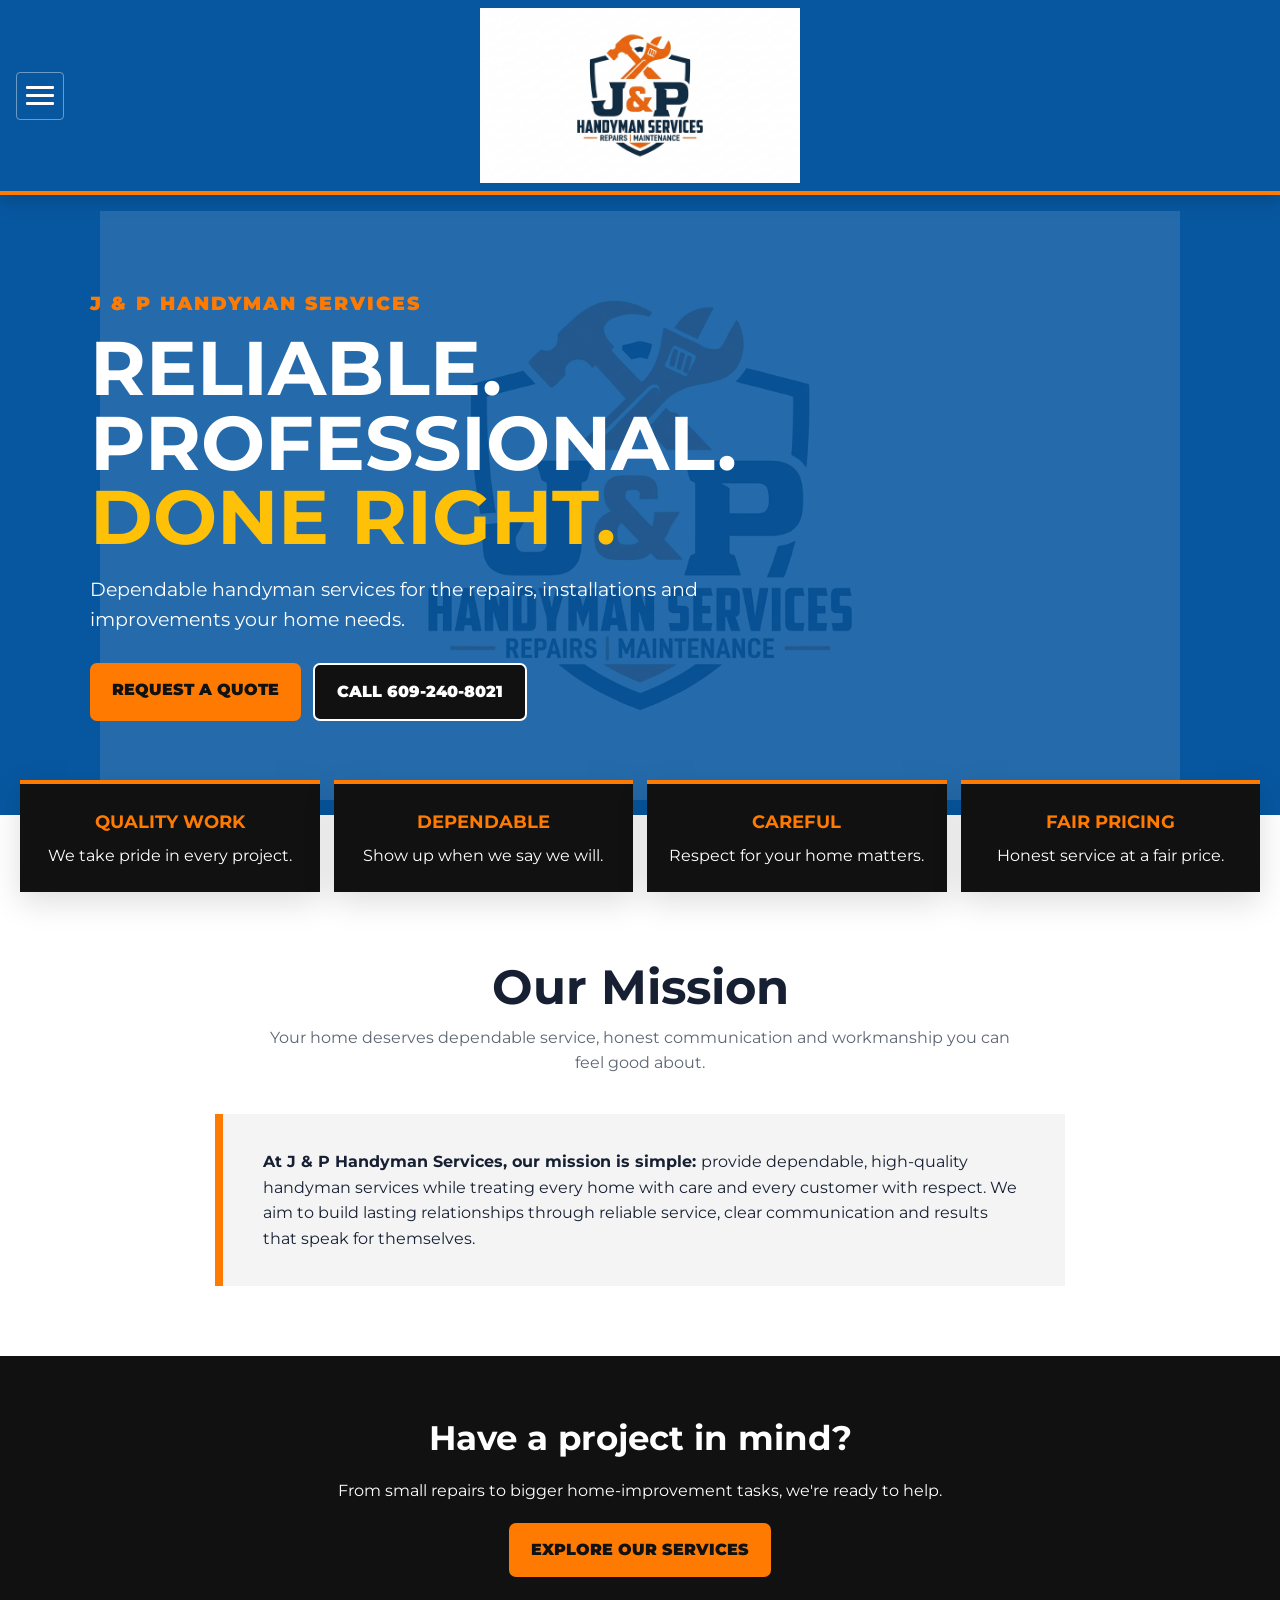
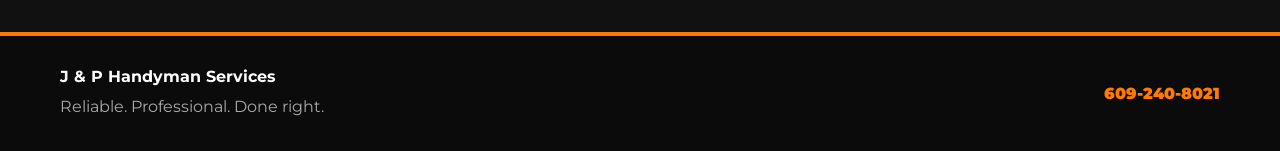
==== commit 82071080: "Remove stray backticks and fix hero dots" ====
--- a/index.html
+++ b/index.html
@@ -76,7 +76,6 @@
 
   <div class="hero-inner">
 
-```
 <div class="eyebrow">
   J & P HANDYMAN SERVICES
 </div>
@@ -103,7 +102,6 @@
   </a>
 
 </div>
-```
 
   </div>
 
@@ -141,7 +139,6 @@
 
   <div class="section-inner">
 
-```
 <h2 class="section-title">
   Our Mission
 </h2>
@@ -165,7 +162,6 @@
   results that speak for themselves.
 
 </div>
-```
 
   </div>
 
@@ -196,7 +192,6 @@
 
   <div>
 
-```
 <strong>
   J &amp; P Handyman Services
 </strong>
@@ -204,7 +199,6 @@
 <p>
   Reliable. Professional. Done right.
 </p>
-```
 
   </div>
 
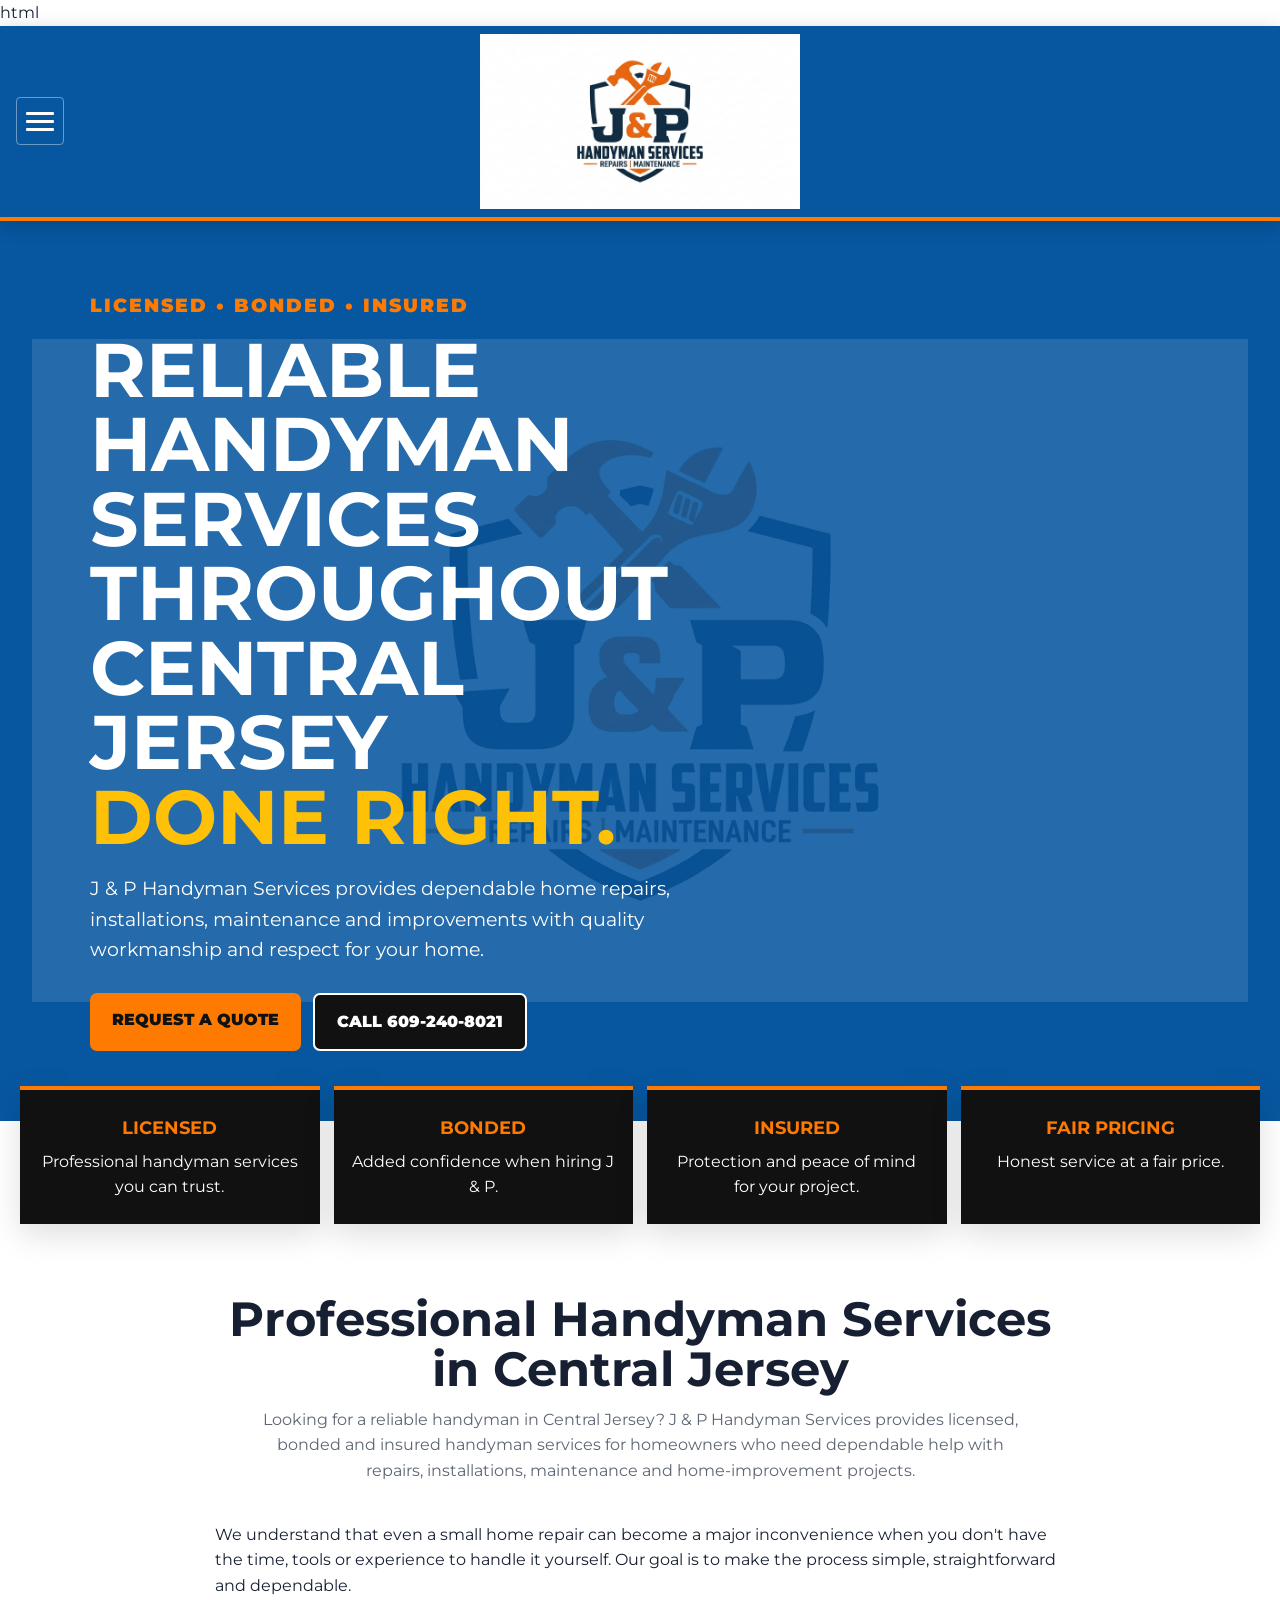
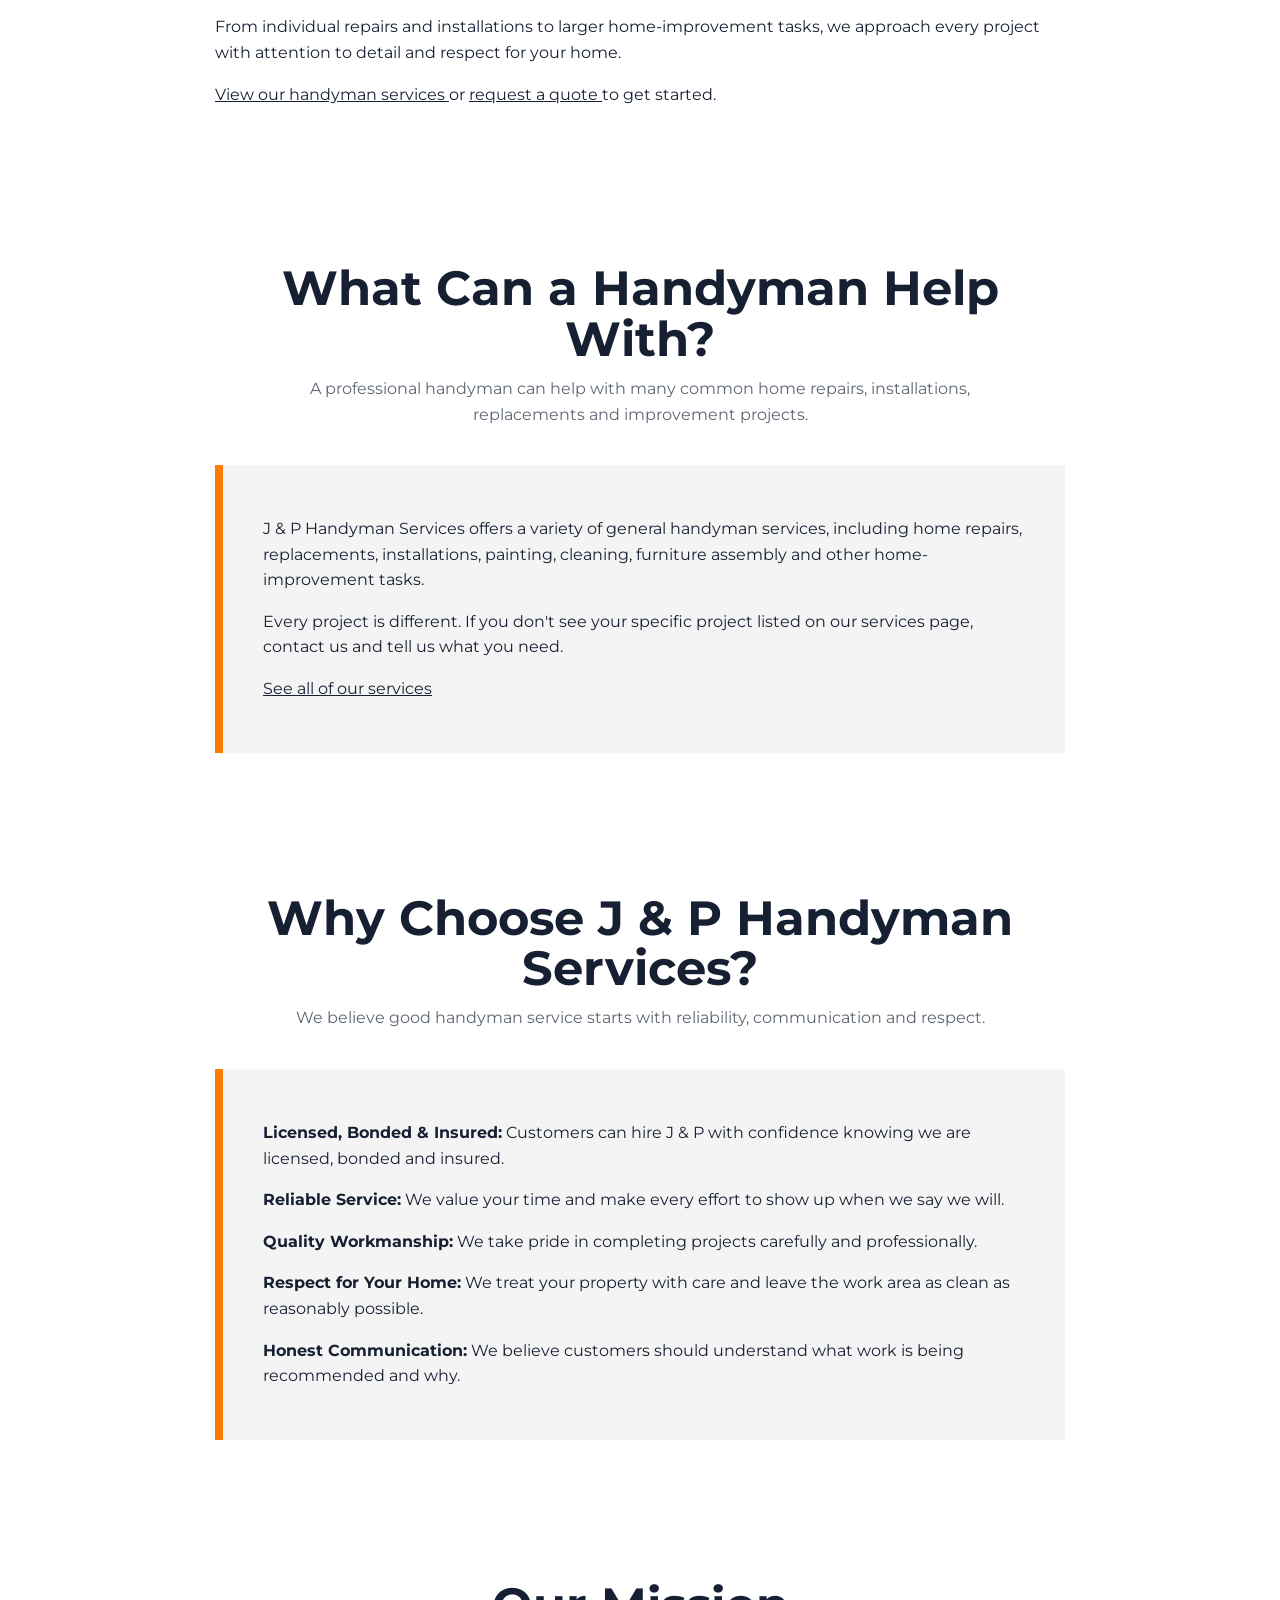
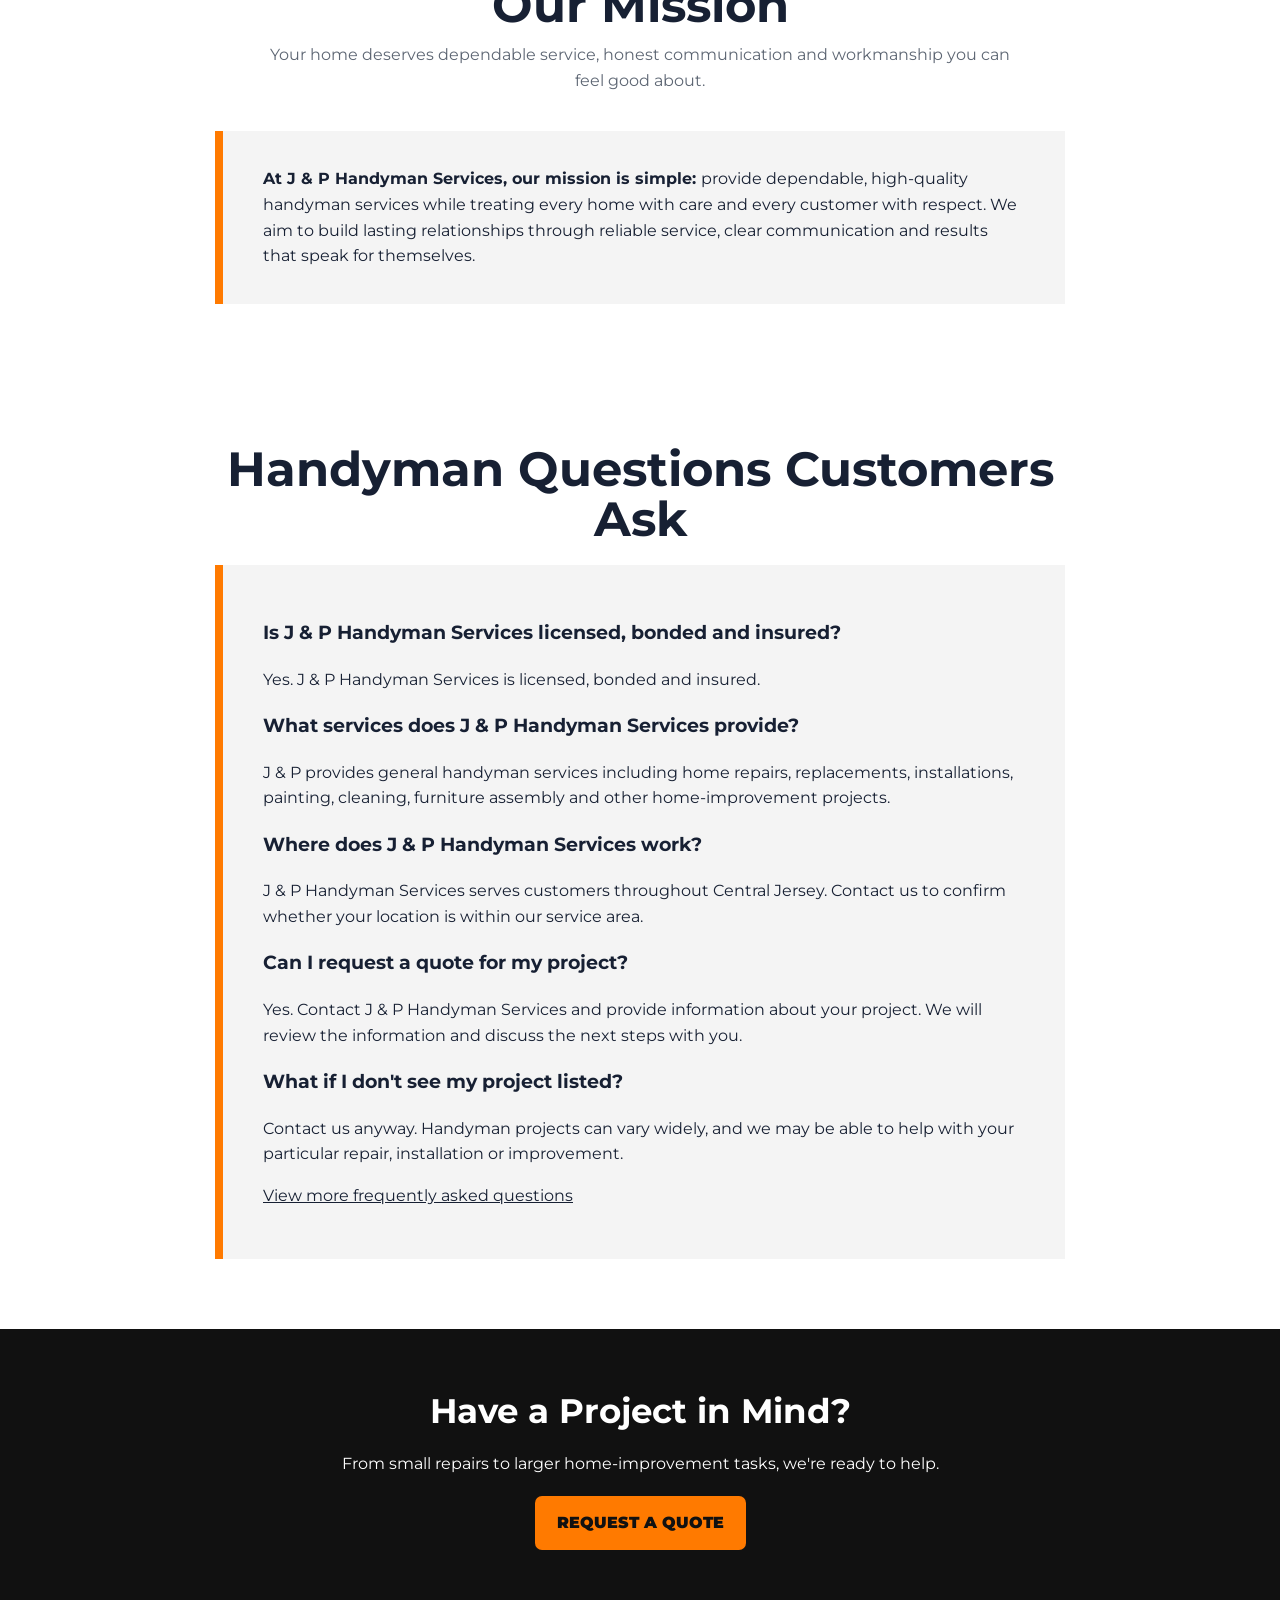
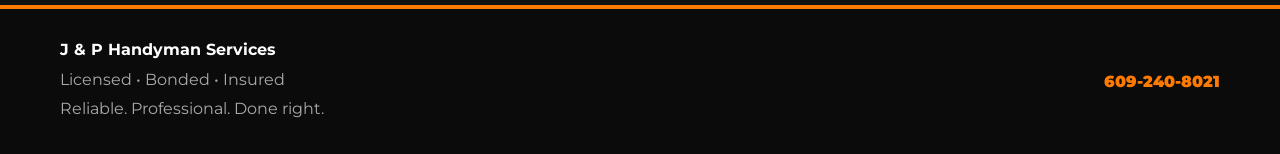
==== commit 84e537dc: "Publish updated J & P Handyman Services website" ====
--- a/index.html
+++ b/index.html
@@ -1,214 +1,571 @@
-<!doctype html>
-
-<html lang="en">
-
-<head>
-  <meta charset="utf-8">
-  <meta name="viewport" content="width=device-width, initial-scale=1">
-
-<meta
-name="description"
-content="J & P Handyman Services - reliable, professional handyman services serving Central Jersey."
-
->
-
-  <title>J & P Handyman Services</title>
-
-  <link rel="stylesheet" href="css/style.css">
-</head>
-
-<body>
-
-<header class="site-header">
-
-  <!-- HAMBURGER MENU -->
-
-<button
-class="menu-toggle"
-id="menuToggle"
-type="button"
-aria-label="Open menu"
-aria-expanded="false"
-
->
-
-<span></span>
-<span></span>
-<span></span>
-
-  </button>
-
-  <!-- CENTERED LOGO -->
-
-  <a class="brand" href="index.html">
-    <img
-      src="images/J and P logo.png"
-      alt="J & P Handyman Services logo"
-    >
-  </a>
-
-  <!-- MENU -->
-
-  <nav class="main-menu" id="mainMenu">
-
-<a href="index.html">Home</a>
-<a href="about.html">About</a>
-<a href="faq.html">FAQ</a>
-<a href="services.html">Services</a>
-<a href="contact.html">Contact</a>
-
-  </nav>
-
-</header>
-
-<!-- HERO -->
-
-<section class="hero">
-
-  <!-- LARGE FADED LOGO -->
-
-  <div class="hero-logo" aria-hidden="true">
-    <img
-      src="images/J and P logo.png"
-      alt=""
-    >
-  </div>
-
-  <div class="hero-inner">
-
-<div class="eyebrow">
-  J & P HANDYMAN SERVICES
-</div>
-
-<h1>
-  Reliable.<br>
-  Professional.<br>
-  <span>Done Right.</span>
-</h1>
-
-<p>
-  Dependable handyman services for the repairs,
-  installations and improvements your home needs.
-</p>
-
-<div class="buttons">
-
-  <a class="btn" href="contact.html">
-    REQUEST A QUOTE
-  </a>
-
-  <a class="btn alt" href="tel:6092408021">
-    CALL 609-240-8021
-  </a>
-
-</div>
-
-  </div>
-
-</section>
-
-<!-- HIGHLIGHTS -->
-
-<section class="highlights">
-
-  <div class="highlight">
-    <strong>QUALITY WORK</strong>
-    We take pride in every project.
-  </div>
-
-  <div class="highlight">
-    <strong>DEPENDABLE</strong>
-    Show up when we say we will.
-  </div>
-
-  <div class="highlight">
-    <strong>CAREFUL</strong>
-    Respect for your home matters.
-  </div>
-
-  <div class="highlight">
-    <strong>FAIR PRICING</strong>
-    Honest service at a fair price.
-  </div>
-
-</section>
-
-<!-- MISSION -->
-
-<section class="section">
-
-  <div class="section-inner">
-
-<h2 class="section-title">
-  Our Mission
-</h2>
-
-<p class="section-lead">
-  Your home deserves dependable service,
-  honest communication and workmanship
-  you can feel good about.
-</p>
-
-<div class="mission">
-
-  <strong>
-    At J & P Handyman Services, our mission is simple:
-  </strong>
-
-  provide dependable, high-quality handyman services
-  while treating every home with care and every customer
-  with respect. We aim to build lasting relationships
-  through reliable service, clear communication and
-  results that speak for themselves.
-
-</div>
-
-  </div>
-
-</section>
-
-<!-- CTA -->
-
-<section class="band">
-
-  <h2>
-    Have a project in mind?
-  </h2>
-
-  <p>
-    From small repairs to bigger home-improvement tasks,
-    we're ready to help.
-  </p>
-
-  <a class="btn" href="services.html">
-    EXPLORE OUR SERVICES
-  </a>
-
-</section>
-
-<!-- FOOTER -->
-
-<footer>
-
-  <div>
-
-<strong>
-  J &amp; P Handyman Services
-</strong>
-
-<p>
-  Reliable. Professional. Done right.
-</p>
-
-  </div>
-
-  <a href="tel:6092408021">
-    609-240-8021
-  </a>
-
-</footer>
-
-<script src="js/script.js"></script>
-
-</body>
-</html>
+html
+<!doctype html>
+<html lang="en">
+
+<head>
+  <meta charset="utf-8">
+  <meta name="viewport" content="width=device-width, initial-scale=1">
+
+  <!-- SEO -->
+  <title>J & P Handyman Services | Licensed Handyman in Central Jersey</title>
+
+  <meta
+    name="description"
+    content="J & P Handyman Services is a licensed, bonded and insured handyman serving Central Jersey. We provide reliable home repairs, installations, maintenance and improvements."
+  >
+
+  <meta name="robots" content="index, follow">
+
+  <link rel="canonical" href="https://jp-handyman.com/">
+
+  <!-- Open Graph / Social Sharing -->
+  <meta property="og:title" content="J & P Handyman Services | Central Jersey">
+  <meta
+    property="og:description"
+    content="Licensed, bonded and insured handyman services for home repairs, installations and improvements throughout Central Jersey."
+  >
+  <meta property="og:type" content="website">
+  <meta property="og:url" content="https://jp-handyman.com/">
+  <meta
+    property="og:image"
+    content="https://jp-handyman.com/images/J%20and%20P%20logo.png"
+  >
+
+  <link rel="stylesheet" href="css/style.css">
+</head>
+
+
+<body>
+
+<header class="site-header">
+
+  <!-- HAMBURGER MENU -->
+
+  <button
+    class="menu-toggle"
+    id="menuToggle"
+    type="button"
+    aria-label="Open menu"
+    aria-expanded="false"
+    aria-controls="mainMenu"
+  >
+    <span></span>
+    <span></span>
+    <span></span>
+  </button>
+
+
+  <!-- CENTERED LOGO -->
+
+  <a
+    class="brand"
+    href="index.html"
+    aria-label="J & P Handyman Services home"
+  >
+    <img
+      src="images/J and P logo.png"
+      alt="J & P Handyman Services"
+    >
+  </a>
+
+
+  <!-- MENU -->
+
+  <nav
+    class="main-menu"
+    id="mainMenu"
+    aria-label="Main navigation"
+  >
+
+    <a href="index.html">Home</a>
+    <a href="about.html">About</a>
+    <a href="faq.html">FAQ</a>
+    <a href="services.html">Services</a>
+    <a href="contact.html">Contact</a>
+
+  </nav>
+
+</header>
+
+
+<!-- HERO -->
+
+<section class="hero">
+
+  <!-- LARGE FADED LOGO -->
+
+  <div class="hero-logo" aria-hidden="true">
+
+    <img
+      src="images/J and P logo.png"
+      alt=""
+    >
+
+  </div>
+
+
+  <div class="hero-inner">
+
+    <div class="eyebrow">
+      LICENSED • BONDED • INSURED
+    </div>
+
+
+    <h1>
+      Reliable Handyman Services
+      <br>
+      Throughout Central Jersey
+      <br>
+      <span>Done Right.</span>
+    </h1>
+
+
+    <p>
+      J & P Handyman Services provides dependable
+      home repairs, installations, maintenance and
+      improvements with quality workmanship and
+      respect for your home.
+    </p>
+
+
+    <div class="buttons">
+
+      <a
+        class="btn"
+        href="contact.html"
+      >
+        REQUEST A QUOTE
+      </a>
+
+
+      <a
+        class="btn alt"
+        href="tel:6092408021"
+      >
+        CALL 609-240-8021
+      </a>
+
+    </div>
+
+  </div>
+
+</section>
+
+
+<!-- TRUST HIGHLIGHTS -->
+
+<section
+  class="highlights"
+  aria-label="Why choose J & P Handyman Services"
+>
+
+  <div class="highlight">
+
+    <strong>LICENSED</strong>
+
+    Professional handyman services you can trust.
+
+  </div>
+
+
+  <div class="highlight">
+
+    <strong>BONDED</strong>
+
+    Added confidence when hiring J & P.
+
+  </div>
+
+
+  <div class="highlight">
+
+    <strong>INSURED</strong>
+
+    Protection and peace of mind for your project.
+
+  </div>
+
+
+  <div class="highlight">
+
+    <strong>FAIR PRICING</strong>
+
+    Honest service at a fair price.
+
+  </div>
+
+</section>
+
+
+<!-- INTRODUCTION -->
+
+<section class="section">
+
+  <div class="section-inner">
+
+    <h2 class="section-title">
+      Professional Handyman Services in Central Jersey
+    </h2>
+
+
+    <p class="section-lead">
+      Looking for a reliable handyman in Central Jersey?
+      J & P Handyman Services provides licensed, bonded
+      and insured handyman services for homeowners who
+      need dependable help with repairs, installations,
+      maintenance and home-improvement projects.
+    </p>
+
+
+    <p>
+      We understand that even a small home repair can become
+      a major inconvenience when you don't have the time,
+      tools or experience to handle it yourself. Our goal is
+      to make the process simple, straightforward and
+      dependable.
+    </p>
+
+
+    <p>
+      From individual repairs and installations to larger
+      home-improvement tasks, we approach every project with
+      attention to detail and respect for your home.
+    </p>
+
+
+    <p>
+      <a href="services.html">
+        View our handyman services
+      </a>
+      or
+      <a href="contact.html">
+        request a quote
+      </a>
+      to get started.
+    </p>
+
+  </div>
+
+</section>
+
+
+<!-- SERVICES OVERVIEW -->
+
+<section class="section">
+
+  <div class="section-inner">
+
+    <h2 class="section-title">
+      What Can a Handyman Help With?
+    </h2>
+
+
+    <p class="section-lead">
+      A professional handyman can help with many common
+      home repairs, installations, replacements and
+      improvement projects.
+    </p>
+
+
+    <div class="mission">
+
+      <p>
+        J & P Handyman Services offers a variety of general
+        handyman services, including home repairs,
+        replacements, installations, painting, cleaning,
+        furniture assembly and other home-improvement tasks.
+      </p>
+
+
+      <p>
+        Every project is different. If you don't see your
+        specific project listed on our services page,
+        contact us and tell us what you need.
+      </p>
+
+
+      <p>
+        <a href="services.html">
+          See all of our services
+        </a>
+      </p>
+
+    </div>
+
+  </div>
+
+</section>
+
+
+<!-- WHY CHOOSE J & P -->
+
+<section class="section">
+
+  <div class="section-inner">
+
+    <h2 class="section-title">
+      Why Choose J & P Handyman Services?
+    </h2>
+
+
+    <p class="section-lead">
+      We believe good handyman service starts with
+      reliability, communication and respect.
+    </p>
+
+
+    <div class="mission">
+
+      <p>
+        <strong>Licensed, Bonded & Insured:</strong>
+        Customers can hire J & P with confidence knowing
+        we are licensed, bonded and insured.
+      </p>
+
+
+      <p>
+        <strong>Reliable Service:</strong>
+        We value your time and make every effort to show up
+        when we say we will.
+      </p>
+
+
+      <p>
+        <strong>Quality Workmanship:</strong>
+        We take pride in completing projects carefully
+        and professionally.
+      </p>
+
+
+      <p>
+        <strong>Respect for Your Home:</strong>
+        We treat your property with care and leave the
+        work area as clean as reasonably possible.
+      </p>
+
+
+      <p>
+        <strong>Honest Communication:</strong>
+        We believe customers should understand what work
+        is being recommended and why.
+      </p>
+
+    </div>
+
+  </div>
+
+</section>
+
+
+<!-- MISSION -->
+
+<section class="section">
+
+  <div class="section-inner">
+
+    <h2 class="section-title">
+      Our Mission
+    </h2>
+
+
+    <p class="section-lead">
+      Your home deserves dependable service,
+      honest communication and workmanship
+      you can feel good about.
+    </p>
+
+
+    <div class="mission">
+
+      <strong>
+        At J & P Handyman Services, our mission is simple:
+      </strong>
+
+      provide dependable, high-quality handyman services
+      while treating every home with care and every customer
+      with respect. We aim to build lasting relationships
+      through reliable service, clear communication and
+      results that speak for themselves.
+
+    </div>
+
+  </div>
+
+</section>
+
+
+<!-- AEO QUESTIONS -->
+
+<section class="section">
+
+  <div class="section-inner">
+
+    <h2 class="section-title">
+      Handyman Questions Customers Ask
+    </h2>
+
+
+    <div class="mission">
+
+      <h3>
+        Is J & P Handyman Services licensed, bonded and insured?
+      </h3>
+
+      <p>
+        Yes. J & P Handyman Services is licensed, bonded
+        and insured.
+      </p>
+
+
+      <h3>
+        What services does J & P Handyman Services provide?
+      </h3>
+
+      <p>
+        J & P provides general handyman services including
+        home repairs, replacements, installations, painting,
+        cleaning, furniture assembly and other home-improvement
+        projects.
+      </p>
+
+
+      <h3>
+        Where does J & P Handyman Services work?
+      </h3>
+
+      <p>
+        J & P Handyman Services serves customers throughout
+        Central Jersey. Contact us to confirm whether your
+        location is within our service area.
+      </p>
+
+
+      <h3>
+        Can I request a quote for my project?
+      </h3>
+
+      <p>
+        Yes. Contact J & P Handyman Services and provide
+        information about your project. We will review the
+        information and discuss the next steps with you.
+      </p>
+
+
+      <h3>
+        What if I don't see my project listed?
+      </h3>
+
+      <p>
+        Contact us anyway. Handyman projects can vary widely,
+        and we may be able to help with your particular repair,
+        installation or improvement.
+      </p>
+
+
+      <p>
+        <a href="faq.html">
+          View more frequently asked questions
+        </a>
+      </p>
+
+    </div>
+
+  </div>
+
+</section>
+
+
+<!-- CTA -->
+
+<section class="band">
+
+  <h2>
+    Have a Project in Mind?
+  </h2>
+
+
+  <p>
+    From small repairs to larger home-improvement tasks,
+    we're ready to help.
+  </p>
+
+
+  <a
+    class="btn"
+    href="contact.html"
+  >
+    REQUEST A QUOTE
+  </a>
+
+</section>
+
+
+<!-- FOOTER -->
+
+<footer>
+
+  <div>
+
+    <strong>
+      J &amp; P Handyman Services
+    </strong>
+
+
+    <p>
+      Licensed • Bonded • Insured
+    </p>
+
+
+    <p>
+      Reliable. Professional. Done right.
+    </p>
+
+  </div>
+
+
+  <a href="tel:6092408021">
+    609-240-8021
+  </a>
+
+</footer>
+
+
+<!-- LOCAL BUSINESS STRUCTURED DATA -->
+
+<script type="application/ld+json">
+{
+  "@context": "https://schema.org",
+  "@type": "LocalBusiness",
+  "@id": "https://jp-handyman.com/#business",
+  "name": "J & P Handyman Services",
+  "url": "https://jp-handyman.com/",
+  "telephone": "+1-609-240-8021",
+  "image": "https://jp-handyman.com/images/J%20and%20P%20logo.png",
+  "description": "J & P Handyman Services is a licensed, bonded and insured handyman serving Central Jersey with home repairs, installations, maintenance and improvements.",
+  "areaServed": {
+    "@type": "Place",
+    "name": "Central Jersey"
+  }
+}
+</script>
+
+
+<!-- WEBSITE STRUCTURED DATA -->
+
+<script type="application/ld+json">
+{
+  "@context": "https://schema.org",
+  "@type": "WebSite",
+  "@id": "https://jp-handyman.com/#website",
+  "url": "https://jp-handyman.com/",
+  "name": "J & P Handyman Services",
+  "description": "Licensed, bonded and insured handyman services in Central Jersey."
+}
+</script>
+
+
+<script src="js/script.js"></script>
+
+</body>
+
+</html>
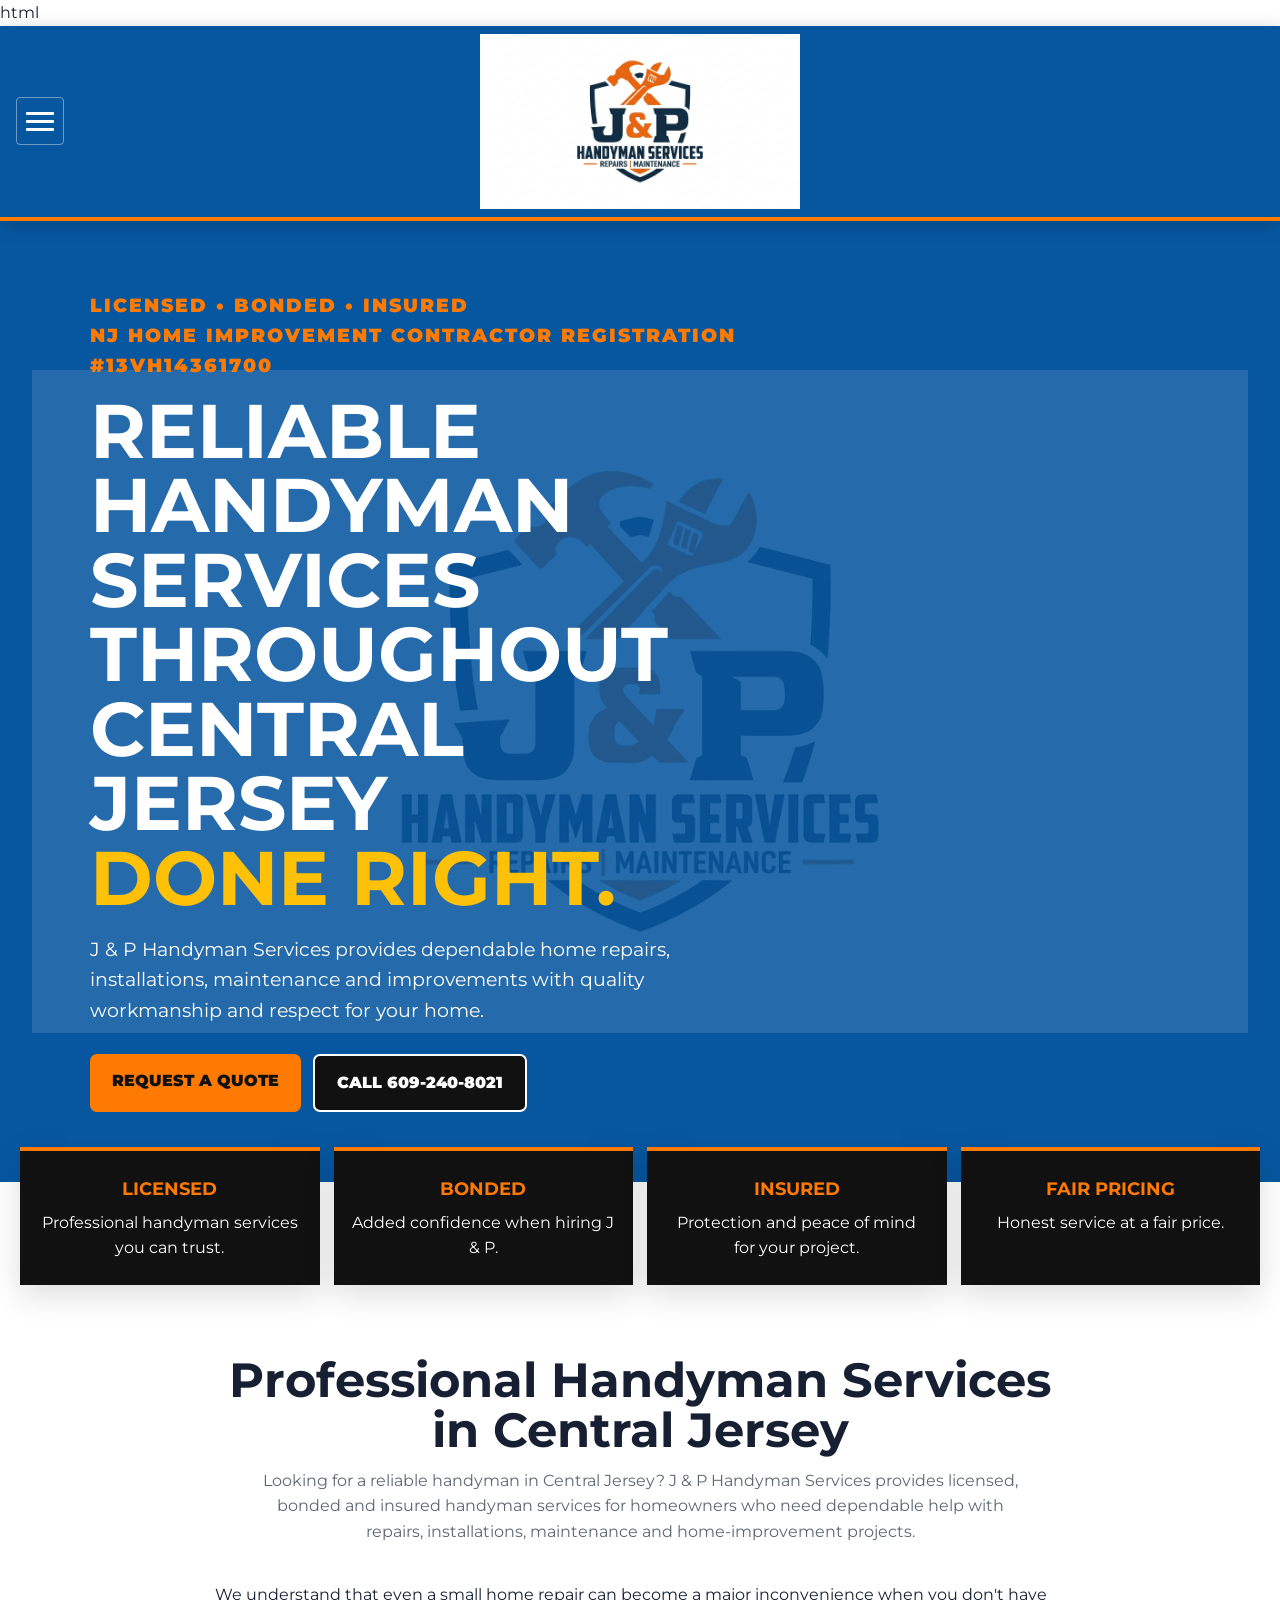
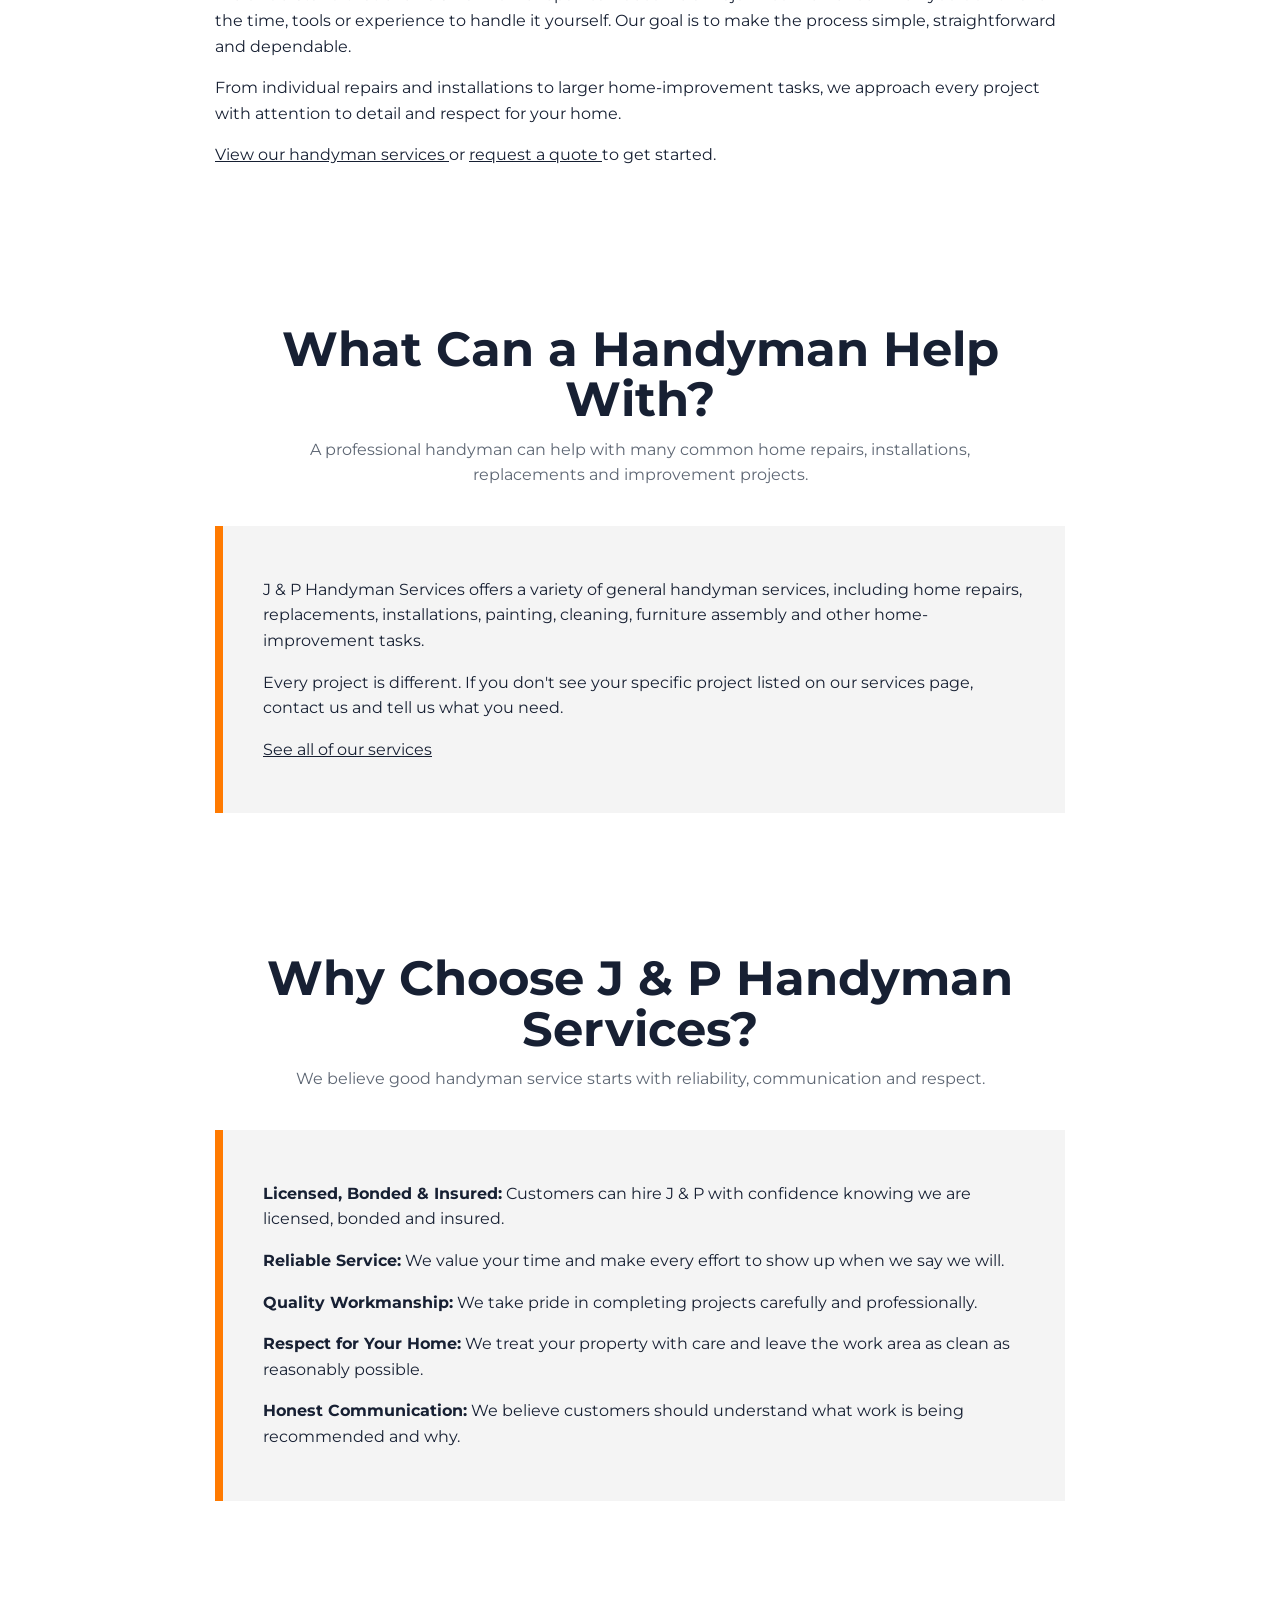
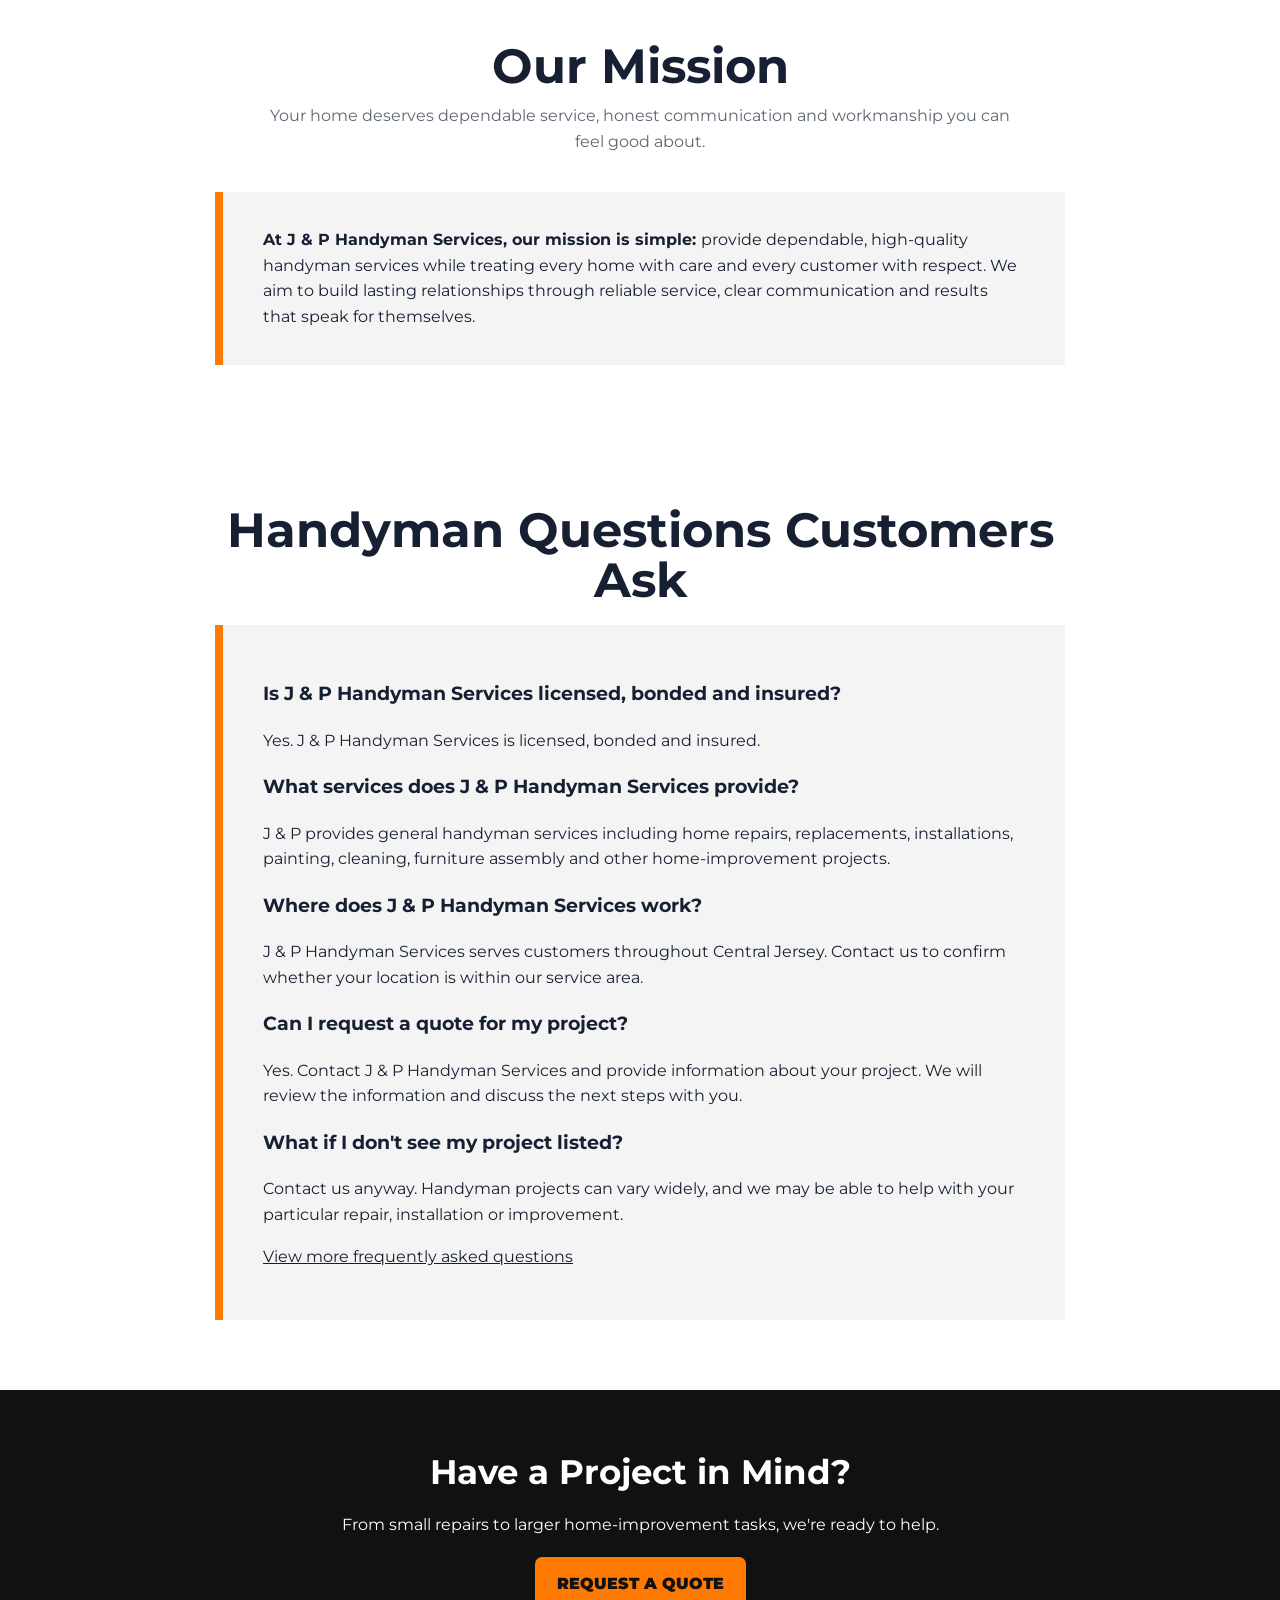
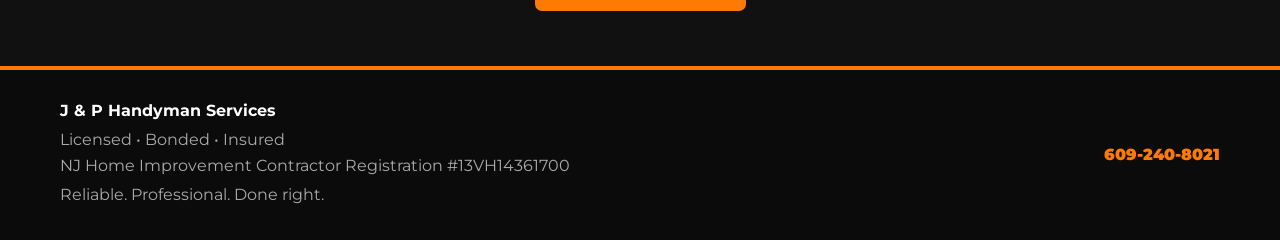
==== commit 94f7f4e1: "Display NJ contractor registration number" ====
--- a/index.html
+++ b/index.html
@@ -107,7 +107,8 @@
   <div class="hero-inner">
 
     <div class="eyebrow">
-      LICENSED • BONDED • INSURED
+      LICENSED • BONDED • INSURED<br>
+      NJ Home Improvement Contractor Registration #13VH14361700
     </div>
 
 
@@ -512,7 +513,8 @@
 
 
     <p>
-      Licensed • Bonded • Insured
+      Licensed • Bonded • Insured<br>
+      NJ Home Improvement Contractor Registration #13VH14361700
     </p>
 
 
